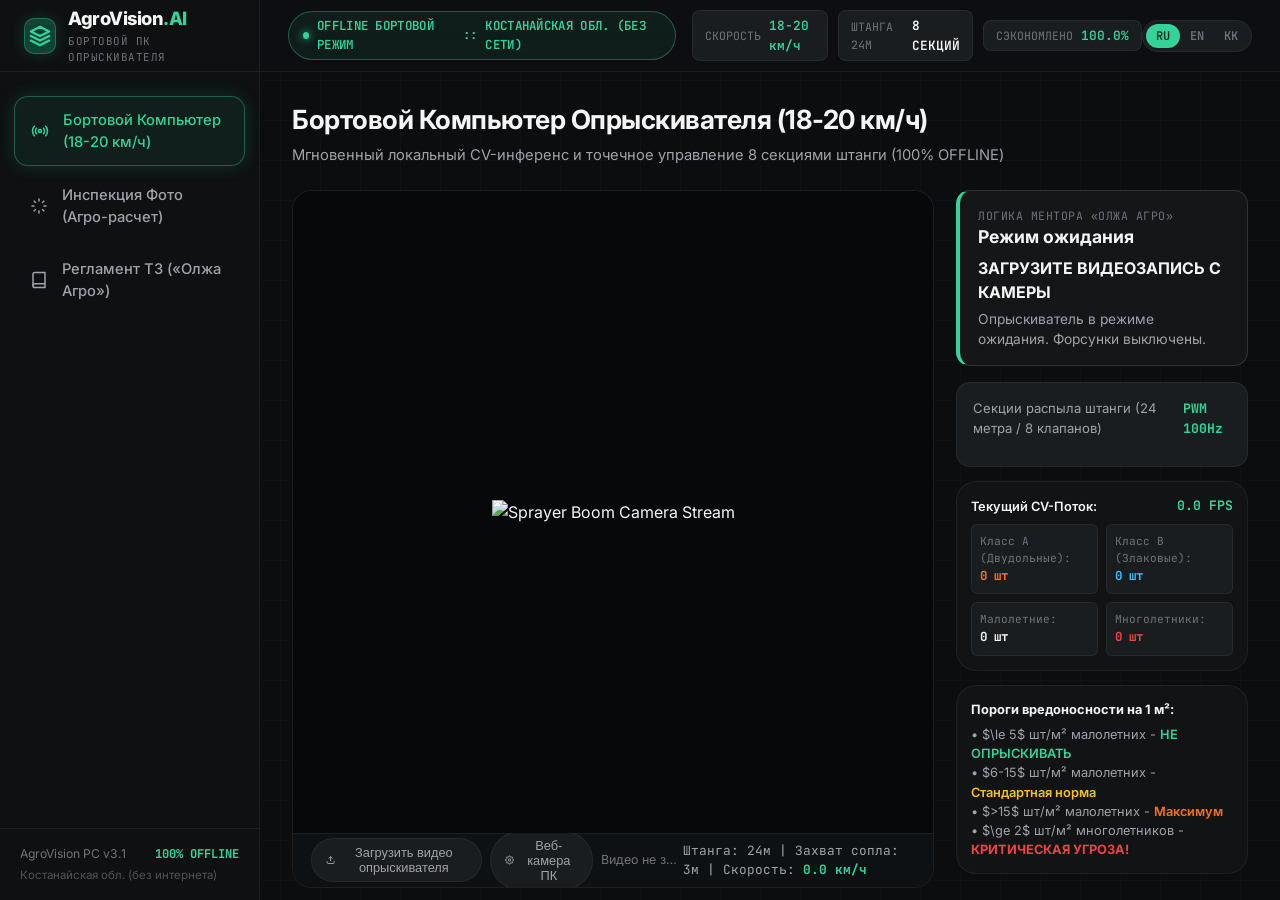
==== web_app/index.html @ 9a1962cd "AgroVision AI on-board sprayer PC system strictly conforming to Olzha Agro TOR" ====
<!DOCTYPE html>
<html lang="ru" class="dark">
<head>
    <meta charset="UTF-8">
    <meta name="viewport" content="width=device-width, initial-scale=1.0">
    <title>AgroVision AI - Бортовой Компьютер Опрыскивателя («Олжа Агро»)</title>
    <meta name="description" content="Профессиональная бортовая веб-система для ПК: локальное компьютерное зрение (YOLO) и агро-логика ментора «Олжа Агро» для работы на скорости 18-20 км/ч.">

    <link rel="preconnect" href="https://fonts.googleapis.com">
    <link rel="preconnect" href="https://fonts.gstatic.com" crossorigin>
    <link href="https://fonts.googleapis.com/css2?family=Inter:wght@300;400;500;600;700;800&family=JetBrains+Mono:wght@400;500;600;700&display=swap" rel="stylesheet">

    <link rel="stylesheet" href="css/style.css">
</head>
<body>

    <div class="bg-grid"></div>

    <aside class="app-sidebar">
        <div class="sidebar-brand">
            <div class="brand-icon">
                <svg width="22" height="22" viewBox="0 0 24 24" fill="none" stroke="currentColor" stroke-width="2.5" stroke-linecap="round" stroke-linejoin="round">
                    <path d="M12 2L2 7l10 5 10-5-10-5z"/>
                    <path d="M2 17l10 5 10-5"/>
                    <path d="M2 12l10 5 10-5"/>
                </svg>
            </div>
            <div>
                <div class="brand-title">AgroVision<span class="brand-accent">.AI</span></div>
                <div style="font-size: 0.68rem; color: var(--text-tertiary); font-family: var(--font-mono); letter-spacing: 0.5px;">БОРТОВОЙ ПК ОПРЫСКИВАТЕЛЯ</div>
            </div>
        </div>

        <nav class="sidebar-nav">
            <a class="nav-item active" data-tab="monitoring">
                <div class="nav-icon">
                    <svg width="18" height="18" viewBox="0 0 24 24" fill="none" stroke="currentColor" stroke-width="2"><circle cx="12" cy="12" r="2"/><path d="M16.24 7.76a6 6 0 0 1 0 8.49m-8.48-.01a6 6 0 0 1 0-8.49m11.31-2.82a10 10 0 0 1 0 14.14m-14.14 0a10 10 0 0 1 0-14.14"/></svg>
                </div>
                <span data-i18n="nav_monitoring">Бортовой Терминал (18-20 км/ч)</span>
            </a>

            <a class="nav-item" data-tab="analysis">
                <div class="nav-icon">
                    <svg width="18" height="18" viewBox="0 0 24 24" fill="none" stroke="currentColor" stroke-width="2"><path d="M12 2v4M12 18v4M4.93 4.93l2.83 2.83M16.24 16.24l2.83 2.83M2 12h4M18 12h4M4.93 19.07l2.83-2.83M16.24 7.76l2.83-2.83"/></svg>
                </div>
                <span data-i18n="nav_analysis">Инспекция Фото (Агро-расчет)</span>
            </a>

            <a class="nav-item" data-tab="guidelines">
                <div class="nav-icon">
                    <svg width="18" height="18" viewBox="0 0 24 24" fill="none" stroke="currentColor" stroke-width="2"><path d="M4 19.5A2.5 2.5 0 0 1 6.5 17H20"/><path d="M6.5 2H20v20H6.5A2.5 2.5 0 0 1 4 19.5v-15A2.5 2.5 0 0 1 6.5 2z"/></svg>
                </div>
                <span data-i18n="nav_guidelines">Регламент ТЗ («Олжа Агро»)</span>
            </a>
        </nav>

        <div class="sidebar-footer" style="flex-direction: column; align-items: flex-start; gap: 4px; padding: 16px 20px;">
            <div style="display: flex; justify-content: space-between; width: 100%; font-size: 0.76rem;">
                <span style="color: var(--text-tertiary);">AgroVision PC v3.1</span>
                <span style="color: var(--accent); font-family: var(--font-mono); font-weight: 700;">100% OFFLINE</span>
            </div>
            <div style="font-size: 0.72rem; color: var(--text-muted);">Костанайская обл. (без интернета)</div>
        </div>
    </aside>

    <main class="app-main">

        <header class="app-header">
            <div class="header-left">
                <div class="status-pill">
                    <span class="pulse-dot"></span>
                    <span data-i18n="sys_status">OFFLINE БОРТОВОЙ РЕЖИМ</span> :: <span data-i18n="sys_region">КОСТАНАЙСКАЯ ОБЛ. (БЕЗ СЕТИ)</span>
                </div>

                <div class="telemetry-pills">
                    <div class="telem-pill">
                        <span class="telem-label" data-i18n="speed_label">СКОРОСТЬ:</span>
                        <span class="telem-val green" id="header-speed">18-20 км/ч</span>
                    </div>
                    <div class="telem-pill">
                        <span class="telem-label" data-i18n="boom_label">ШТАНГА 24М:</span>
                        <span class="telem-val">8 СЕКЦИЙ</span>
                    </div>
                    <div class="telem-pill">
                        <span class="telem-label" data-i18n="saved_label">СЭКОНОМЛЕНО:</span>
                        <span class="telem-val green" id="header-saved">100.0%</span>
                    </div>
                </div>
            </div>

            <div class="header-right">
                
                <div class="lang-switcher">
                    <button class="lang-btn active" data-lang="ru">RU</button>
                    <button class="lang-btn" data-lang="en">EN</button>
                    <button class="lang-btn" data-lang="kk">KK</button>
                </div>
            </div>
        </header>

        <section id="view-monitoring" class="content-viewport active">
            <div class="view-header">
                <h1 class="view-title" data-i18n="mon_title">Бортовой Компьютер Опрыскивателя (18-20 км/ч)</h1>
                <p class="view-subtitle" data-i18n="mon_subtitle">Мгновенный локальный CV-инференс и точечное управление 8 секциями штанги (100% OFFLINE)</p>
            </div>

            <div class="monitoring-terminal">
                
                <div class="video-container">
                    <div class="video-stream-box">
                        <img id="stream-img" src="" alt="Sprayer Boom Camera Stream" />
                    </div>

                    <div class="video-controls-bar">
                        <div class="stream-selector" style="display: flex; gap: 8px; align-items: center;">
                            <input type="file" id="video-file-input" accept="video/mp4,video/avi,video/mkv,video/webm,video/mov" style="display: none;" />
                            <button id="btn-upload-video" class="btn-pill" style="display: flex; align-items: center; gap: 6px;">
                                <svg width="14" height="14" viewBox="0 0 24 24" fill="none" stroke="currentColor" stroke-width="2.5"><path d="M21 15v4a2 2 0 0 1-2 2H5a2 2 0 0 1-2-2v-4M17 8l-5-5-5 5M12 3v12"/></svg>
                                <span data-i18n="mon_upload_video">Загрузить видео опрыскивателя</span>
                            </button>
                            <button id="btn-source-cam" class="btn-pill" style="display: flex; align-items: center; gap: 6px;">
                                <svg width="14" height="14" viewBox="0 0 24 24" fill="none" stroke="currentColor" stroke-width="2.5"><circle cx="12" cy="12" r="3"/><path d="M19.4 15a1.65 1.65 0 0 0 .33 1.82l.06.06a2 2 0 0 1 0 2.83 2 2 0 0 1-2.83 0l-.06-.06a1.65 1.65 0 0 0-1.82-.33 1.65 1.65 0 0 0-1 1.51V21a2 2 0 0 1-2 2 2 2 0 0 1-2-2v-.09A1.65 1.65 0 0 0 9 19.4a1.65 1.65 0 0 0-1.82.33l-.06.06a2 2 0 0 1-2.83 0 2 2 0 0 1 0-2.83l.06-.06a1.65 1.65 0 0 0 .33-1.82 1.65 1.65 0 0 0-1.51-1H3a2 2 0 0 1-2-2 2 2 0 0 1 2-2h.09A1.65 1.65 0 0 0 4.6 9a1.65 1.65 0 0 0-.33-1.82l-.06-.06a2 2 0 0 1 0-2.83 2 2 0 0 1 2.83 0l.06.06a1.65 1.65 0 0 0 1.82.33H9a1.65 1.65 0 0 0 1-1.51V3a2 2 0 0 1 2-2 2 2 0 0 1 2 2v.09a1.65 1.65 0 0 0 1 1.51 1.65 1.65 0 0 0 1.82-.33l.06-.06a2 2 0 0 1 2.83 0 2 2 0 0 1 0 2.83l-.06.06a1.65 1.65 0 0 0-.33 1.82V9a1.65 1.65 0 0 0 1.51 1H21a2 2 0 0 1 2 2 2 2 0 0 1-2 2h-.09a1.65 1.65 0 0 0-1.51 1z"/></svg>
                                <span data-i18n="mon_source_cam">Веб-камера ПК</span>
                            </button>
                            <button id="btn-clear-video" class="btn-pill" style="display: none; color: #EF4444;" title="Очистить видео">&times; <span data-i18n="mon_clear_video">Очистить</span></button>
                            <span id="active-video-name" style="font-size: 0.78rem; color: var(--text-tertiary); max-width: 180px; overflow: hidden; text-overflow: ellipsis; white-space: nowrap;">Видео не загружено</span>
                        </div>
                        <div style="font-family: var(--font-mono); font-size: 0.8rem; color: var(--text-secondary);">
                            Штанга: 24м | Захват сопла: 3м | Скорость: <strong style="color: var(--accent);" id="hud-speed">0.0 км/ч</strong>
                        </div>
                    </div>
                </div>

                <div class="terminal-hud-side">
                    
                    <div id="hud-decision-box" class="hud-decision-box low">
                        <div style="font-size: 0.72rem; color: var(--text-tertiary); font-family: var(--font-mono); letter-spacing: 0.5px;">ЛОГИКА МЕНТОРА «ОЛЖА АГРО»</div>
                        <div id="hud-decision-title" class="hud-decision-title">Режим ожидания</div>
                        <div id="hud-decision-action" style="font-weight: 700; color: var(--text-primary); margin-bottom: 6px;">ЗАГРУЗИТЕ ВИДЕОЗАПИСЬ С КАМЕРЫ</div>
                        <div id="hud-decision-norm" class="hud-decision-desc">Опрыскиватель в режиме ожидания. Форсунки выключены.</div>
                    </div>

                    <div class="boom-visualizer">
                        <div class="boom-title-row">
                            <span data-i18n="mon_sections_title">Секции распыла штанги (24 метра / 8 клапанов)</span>
                            <span style="color: var(--accent); font-family: var(--font-mono); font-weight: 700;">PWM 100Hz</span>
                        </div>
                        
                        <div id="nozzles-track" class="nozzle-sections-track">
                            
                        </div>
                    </div>

                    <div class="glass-card" style="margin-top: 14px; padding: 14px;">
                        <div style="display: flex; justify-content: space-between; align-items: center; margin-bottom: 8px;">
                            <span style="font-size: 0.8rem; font-weight: 600; color: var(--text-primary);">Текущий CV-Поток:</span>
                            <span style="font-family: var(--font-mono); font-size: 0.82rem; color: var(--accent); font-weight: 700;" id="hud-fps">0.0 FPS</span>
                        </div>
                        <div style="display: grid; grid-template-columns: 1fr 1fr; gap: 8px; font-family: var(--font-mono); font-size: 0.78rem;">
                            <div style="background: var(--bg-surface-elevated); padding: 8px; border-radius: 6px; border: 1px solid var(--border-subtle);">
                                <div style="color: var(--text-tertiary); font-size: 0.7rem;">Класс A (Двудольные):</div>
                                <div style="font-weight: 700; color: #F97316;" id="hud-class-a">0 шт</div>
                            </div>
                            <div style="background: var(--bg-surface-elevated); padding: 8px; border-radius: 6px; border: 1px solid var(--border-subtle);">
                                <div style="color: var(--text-tertiary); font-size: 0.7rem;">Класс B (Злаковые):</div>
                                <div style="font-weight: 700; color: #38BDF8;" id="hud-class-b">0 шт</div>
                            </div>
                            <div style="background: var(--bg-surface-elevated); padding: 8px; border-radius: 6px; border: 1px solid var(--border-subtle);">
                                <div style="color: var(--text-tertiary); font-size: 0.7rem;">Малолетние:</div>
                                <div style="font-weight: 700; color: var(--text-primary);" id="hud-annual">0 шт</div>
                            </div>
                            <div style="background: var(--bg-surface-elevated); padding: 8px; border-radius: 6px; border: 1px solid var(--border-subtle);">
                                <div style="color: var(--text-tertiary); font-size: 0.7rem;">Многолетники:</div>
                                <div style="font-weight: 700; color: #EF4444;" id="hud-perennial">0 шт</div>
                            </div>
                        </div>
                    </div>

                    <div class="glass-card" style="margin-top: 14px; font-size: 0.8rem; color: var(--text-secondary); padding: 14px;">
                        <strong style="color: var(--text-primary); display: block; margin-bottom: 6px;">Пороги вредоносности на 1 м²:</strong>
                        • $\le 5$ шт/м² малолетних - <span style="color: var(--accent); font-weight: 600;">НЕ ОПРЫСКИВАТЬ</span><br/>
                        • $6-15$ шт/м² малолетних - <span style="color: #FBBF24; font-weight: 600;">Стандартная норма</span><br/>
                        • $>15$ шт/м² малолетних - <span style="color: #F97316; font-weight: 600;">Максимум</span><br/>
                        • $\ge 2$ шт/м² многолетников - <span style="color: #EF4444; font-weight: 700;">КРИТИЧЕСКАЯ УГРОЗА!</span>
                    </div>
                </div>
            </div>
        </section>

        <section id="view-analysis" class="content-viewport">
            <div class="view-header">
                <h1 class="view-title" data-i18n="an_title">Инспекция Фотографий и Расчет Дозировок по ТЗ</h1>
                <p class="view-subtitle" data-i18n="an_subtitle">Локальный инференс YOLO + агро-логика ментора «Олжа Агро» (Класс А/В, фазы, экономический порог)</p>
            </div>

            <div class="analysis-layout">
                
                <div class="analysis-left">
                    <div id="drop-zone" class="drop-zone">
                        <svg class="drop-icon" viewBox="0 0 24 24" fill="none" stroke="currentColor" stroke-width="2">
                            <path d="M21 15v4a2 2 0 0 1-2 2H5a2 2 0 0 1-2-2v-4M17 8l-5-5-5 5M12 3v12"/>
                        </svg>
                        <h3 style="font-size: 1.1rem; font-weight: 600; margin-bottom: 6px;" data-i18n="an_drop_title">Перетащите снимок поля или выберите файл</h3>
                        <p style="font-size: 0.84rem; color: var(--text-tertiary);" data-i18n="an_drop_hint">Поддерживаются форматы JPG, PNG, WebP (кадры с дрона или камеры опрыскивателя)</p>
                        <input type="file" id="file-input" accept="image/*" style="display: none;" />
                    </div>

                    <div id="preview-container" style="display: none; position: relative; background: #000; border-radius: 16px; overflow: hidden; border: 1px solid var(--border-light); margin-bottom: 16px;">
                        <img id="analysis-preview-img" src="" alt="Selected Field" style="width: 100%; max-height: 380px; object-fit: contain; display: block;" />
                        <button onclick="analysisStudio.resetSelection()" style="position: absolute; top: 12px; right: 12px; background: rgba(0,0,0,0.75); border: 1px solid var(--border-light); color: #FFF; border-radius: 8px; padding: 6px 12px; font-size: 0.75rem; cursor: pointer;">Изменить снимок</button>
                    </div>

                    <button id="btn-run-analysis" class="analysis-btn" data-i18n="an_analyze_btn">
                        <svg width="18" height="18" viewBox="0 0 24 24" fill="none" stroke="currentColor" stroke-width="2.5"><polygon points="5 3 19 12 5 21 5 3"/></svg>
                        Запустить Локальный CV-Анализ (OFFLINE)
                    </button>
                </div>

                <div class="analysis-right" id="analysis-results">
                    
                    <div class="glass-card" style="text-align: center; padding: 48px 24px; color: var(--text-tertiary);">
                        <svg width="48" height="48" viewBox="0 0 24 24" fill="none" stroke="currentColor" stroke-width="1.5" style="margin-bottom: 12px; color: var(--text-muted);"><circle cx="12" cy="12" r="10"/><path d="M12 16v-4M12 8h.01"/></svg>
                        <h4 style="font-size: 1.05rem; color: var(--text-secondary); margin-bottom: 6px;">Снимок не выбран</h4>
                        <p style="font-size: 0.85rem;">Загрузите снимок поля или листьев слева для запуска локальной модели и классификации сорняков по регламенту «Олжа Агро».</p>
                    </div>
                </div>
            </div>
        </section>

        <section id="view-guidelines" class="content-viewport">
            <div class="view-header">
                <h1 class="view-title" data-i18n="guide_title">Регламент Технического Задания («Олжа Агро»)</h1>
                <p class="view-subtitle" data-i18n="guide_subtitle">Официальные критерии агрономической службы и логика принятия решений бортового компьютера</p>
            </div>

            <div class="guidelines-grid">
                
                <div class="guideline-card orange">
                    <div style="display: flex; justify-content: space-between; align-items: center; margin-bottom: 12px;">
                        <h3 style="font-size: 1.15rem; font-weight: 700; color: #F97316;">1. Классификация сорняков</h3>
                        <span class="breakdown-badge" style="background: rgba(249, 115, 22, 0.15); color: #F97316; border: 1px solid rgba(249, 115, 22, 0.3);">КЛАСС A / КЛАСС B</span>
                    </div>
                    <p style="font-size: 0.85rem; color: var(--text-secondary); margin-bottom: 14px;">
                        Разделение сорной растительности на биологические группы для селективного подбора гербицида:
                    </p>

                    <div style="display: flex; flex-direction: column; gap: 12px;">
                        <div style="background: var(--bg-surface-elevated); padding: 12px; border-radius: 8px; border-left: 3px solid #F97316;">
                            <div style="font-weight: 700; color: #F97316; font-size: 0.9rem; margin-bottom: 4px;">КЛАСС A: Двудольные (Широколистные)</div>
                            <div style="font-size: 0.82rem; color: var(--text-secondary); line-height: 1.5;">
                                • <strong>Малолетние:</strong> <span class="species-pill annual">Щирица (Amaranthus)</span> <span class="species-pill annual">Марь белая (Chenopodium)</span><br/>
                                • <strong>Многолетние:</strong> <span class="species-pill perennial">Бодяк полевой</span> <span class="species-pill perennial">Осот</span> <span class="species-pill perennial">Вьюнок</span>
                                <div style="color: #EF4444; font-weight: 600; font-size: 0.78rem; margin-top: 4px;"> САМЫЙ ОПАСНЫЙ СЕКТОР! Глубокая корневая система.</div>
                            </div>
                        </div>

                        <div style="background: var(--bg-surface-elevated); padding: 12px; border-radius: 8px; border-left: 3px solid #38BDF8;">
                            <div style="font-weight: 700; color: #38BDF8; font-size: 0.9rem; margin-bottom: 4px;">КЛАСС B: Злаковые (Узколистные)</div>
                            <div style="font-size: 0.82rem; color: var(--text-secondary); line-height: 1.5;">
                                • <strong>Малолетние:</strong> <span class="species-pill grass">Овсюг (Avena fatua)</span> <span class="species-pill grass">Куриное просо</span><br/>
                                • <strong>Многолетние:</strong> <span class="species-pill perennial">Пырей ползучий</span>
                            </div>
                        </div>

                        <div style="font-size: 0.8rem; color: var(--accent); background: var(--accent-subtle); padding: 8px 12px; border-radius: 6px; border: 1px solid var(--border-accent);">
                            <strong>Правило ТЗ:</strong> Выбор типа гербицида жестко привязан к обнаруженному классу.
                        </div>
                    </div>
                </div>

                <div class="guideline-card yellow">
                    <div style="display: flex; justify-content: space-between; align-items: center; margin-bottom: 12px;">
                        <h3 style="font-size: 1.15rem; font-weight: 700; color: #FBBF24;">2. Логика принятия решений</h3>
                        <span class="breakdown-badge" style="background: rgba(251, 191, 36, 0.15); color: #FBBF24; border: 1px solid rgba(251, 191, 36, 0.3);">ПОРОГ НА 1 М²</span>
                    </div>
                    <p style="font-size: 0.85rem; color: var(--text-secondary); margin-bottom: 10px;">
                        Экономический порог вредоносности на 1 м² - математическое основание для управления форсунками:
                    </p>

                    <table class="rule-table">
                        <thead>
                            <tr>
                                <th>ПЛОТНОСТЬ НА 1 М²</th>
                                <th>ЗАСОРЕННОСТЬ</th>
                                <th>ДЕЙСТВИЕ БОРТОВОГО ПК</th>
                            </tr>
                        </thead>
                        <tbody>
                            <tr>
                                <td style="font-family: var(--font-mono); font-weight: 700; color: var(--accent);">$\le 5$ шт/м² малолетних</td>
                                <td>Слабая засоренность</td>
                                <td><span style="color: var(--accent); font-weight: 700;">НЕ ОПРЫСКИВАТЬ</span><br/><span style="font-size: 0.75rem; color: var(--text-muted);">(Экономически невыгодно)</span></td>
                            </tr>
                            <tr>
                                <td style="font-family: var(--font-mono); font-weight: 700; color: #FBBF24;">6-15 шт/м² малолетних</td>
                                <td>Средняя засоренность</td>
                                <td><span style="color: #FBBF24; font-weight: 700;">Стандартная норма</span><br/><span style="font-size: 0.75rem; color: var(--text-muted);">(Регламентная дозировка)</span></td>
                            </tr>
                            <tr>
                                <td style="font-family: var(--font-mono); font-weight: 700; color: #F97316;">&gt; 15 шт/м² малолетних</td>
                                <td>Сильная засоренность</td>
                                <td><span style="color: #F97316; font-weight: 700;">Опрыскивание на максимум</span><br/><span style="font-size: 0.75rem; color: var(--text-muted);">(Повышенная дозировка +25%)</span></td>
                            </tr>
                            <tr style="background: rgba(239, 68, 68, 0.08);">
                                <td style="font-family: var(--font-mono); font-weight: 700; color: #EF4444;">$\ge 2$ шт/м² многолетников</td>
                                <td><span style="color: #EF4444; font-weight: 700;">КРИТИЧЕСКАЯ УГРОЗА!</span></td>
                                <td><span style="color: #EF4444; font-weight: 700;">СРОЧНО ОБРАБОТАТЬ</span><br/><span style="font-size: 0.75rem; color: var(--text-muted);">(Баковая смесь, мгновенный распыл)</span></td>
                            </tr>
                        </tbody>
                    </table>
                </div>

                <div class="guideline-card cyan">
                    <div style="display: flex; justify-content: space-between; align-items: center; margin-bottom: 12px;">
                        <h3 style="font-size: 1.15rem; font-weight: 700; color: #38BDF8;">3. Анализ фаз развития</h3>
                        <span class="breakdown-badge" style="background: rgba(56, 189, 248, 0.15); color: #38BDF8; border: 1px solid rgba(56, 189, 248, 0.3);">ВЕГЕТАЦИЯ</span>
                    </div>
                    <p style="font-size: 0.85rem; color: var(--text-secondary); margin-bottom: 12px;">
                        Фаза развития сорняка определяет восприимчивость к действующему веществу и процент поправки:
                    </p>

                    <div style="display: flex; flex-direction: column; gap: 10px;">
                        <div style="background: var(--bg-surface-elevated); padding: 12px; border-radius: 8px; border-left: 3px solid var(--accent);">
                            <div style="display: flex; justify-content: space-between; align-items: center; margin-bottom: 4px;">
                                <strong style="color: var(--accent);">Фаза «Семядоли - 2 листа»</strong>
                                <span style="font-family: var(--font-mono); font-size: 0.74rem; background: var(--accent-subtle); color: var(--accent); padding: 2px 6px; border-radius: 4px;">ИДЕАЛЬНОЕ ОКНО</span>
                            </div>
                            <div style="font-size: 0.82rem; color: var(--text-secondary);">
                                Сорняк наиболее уязвим. Рекомендация: <strong>базовая / минимальная дозировка</strong>. Экономия препарата и максимальная биоэффективность.
                            </div>
                        </div>

                        <div style="background: var(--bg-surface-elevated); padding: 12px; border-radius: 8px; border-left: 3px solid #FBBF24;">
                            <div style="display: flex; justify-content: space-between; align-items: center; margin-bottom: 4px;">
                                <strong style="color: #FBBF24;">Фаза «4-6 листьев»</strong>
                                <span style="font-family: var(--font-mono); font-size: 0.74rem; background: rgba(251, 191, 36, 0.15); color: #FBBF24; padding: 2px 6px; border-radius: 4px;">СОРНЯК ГРУБЕЕТ</span>
                            </div>
                            <div style="font-size: 0.82rem; color: var(--text-secondary);">
                                Развивается восковой налет и кутикула. Рекомендация ИИ: <strong>автоматически увеличить дозировку на +15-20%</strong> для пробития листовой пластины.
                            </div>
                        </div>

                        <div style="background: var(--bg-surface-elevated); padding: 12px; border-radius: 8px; border-left: 3px solid #EF4444;">
                            <div style="display: flex; justify-content: space-between; align-items: center; margin-bottom: 4px;">
                                <strong style="color: #EF4444;">Фаза «Более 6 листьев / цветение»</strong>
                                <span style="font-family: var(--font-mono); font-size: 0.74rem; background: rgba(239, 68, 68, 0.15); color: #EF4444; padding: 2px 6px; border-radius: 4px;">УПУЩЕННОЕ ОКНО</span>
                            </div>
                            <div style="font-size: 0.82rem; color: var(--text-secondary);">
                                Сорняк устойчив. <strong>Предупреждение агроному о неэффективности:</strong> есть риск сжечь культурное растение повышенной дозой гербицида.
                            </div>
                        </div>
                    </div>
                </div>

                <div class="guideline-card red">
                    <div style="display: flex; justify-content: space-between; align-items: center; margin-bottom: 12px;">
                        <h3 style="font-size: 1.15rem; font-weight: 700; color: var(--accent);">4. Защита проекта: Бортовой компьютер</h3>
                        <span class="breakdown-badge" style="background: var(--accent-subtle); color: var(--accent); border: 1px solid var(--border-accent);">КРИТЕРИИ ЖЮРИ</span>
                    </div>
                    <p style="font-size: 0.85rem; color: var(--text-secondary); margin-bottom: 12px;">
                        Технические требования для успешной защиты перед ментором и жюри:
                    </p>

                    <div style="display: flex; flex-direction: column; gap: 10px; font-size: 0.84rem; color: var(--text-secondary);">
                        <div style="background: var(--bg-surface-elevated); padding: 12px; border-radius: 8px;">
                            <strong style="color: var(--accent); display: block; margin-bottom: 4px;">1) 100% OFFLINE стабильная работа</strong>
                            В степных полях Костанайской области мобильной связи и интернета нет. Все нейросети YOLO, логика ментора и сервер работают локально на бортовом ПК.
                        </div>

                        <div style="background: var(--bg-surface-elevated); padding: 12px; border-radius: 8px;">
                            <strong style="color: var(--cyan); display: block; margin-bottom: 4px;">2) Мгновенный FPS (Скорость 18-20 км/ч)</strong>
                            Скорость реального самоходного опрыскивателя в поле составляет 18-20 км/ч (5.5 м/с). Задержка инференса YOLO составляет ~11-13 мс (50-60 FPS), что гарантирует опережающее срабатывание клапанов штанги.
                        </div>

                        <div style="background: var(--bg-surface-elevated); padding: 12px; border-radius: 8px;">
                            <strong style="color: #FBBF24; display: block; margin-bottom: 4px;">3) 8 секций распыла (Штанга 24 метра)</strong>
                            Штанга разбита на 8 независимых секций по 3 метра. При отсутствии сорняков клапаны секции мгновенно отсекают подачу раствора, обеспечивая экономию СЗР до 70-80%.
                        </div>
                    </div>
                </div>
            </div>
        </section>

    </main>

    <script src="js/translations.js"></script>
    <script src="js/cv_player.js"></script>
    <script src="js/analysis.js"></script>
    <script src="js/app.js"></script>

</body>
</html>
---- web_app/css/style.css ----
:root {
    --bg-base: #0B0D0F;
    --bg-surface: #141618;
    --bg-surface-elevated: #1A1D20;
    --bg-surface-card: rgba(20, 22, 24, 0.75);
    --bg-surface-hover: #23272B;

    --border-subtle: rgba(255, 255, 255, 0.06);
    --border-light: rgba(255, 255, 255, 0.12);
    --border-accent: rgba(52, 211, 153, 0.35);
    --border-accent-glow: rgba(52, 211, 153, 0.7);

    --accent: #34D399;           
    --accent-rgb: 52, 211, 153;
    --accent-dark: #059669;
    --accent-glow: rgba(52, 211, 153, 0.18);
    --accent-subtle: rgba(52, 211, 153, 0.08);

    --cyan: #38BDF8;
    --orange: #F97316;
    --red: #EF4444;
    --yellow: #FBBF24;
    --purple: #A855F7;

    --text-primary: #F5F5F5;
    --text-secondary: #A1A1AA;
    --text-tertiary: #71717A;
    --text-muted: #52525B;

    --font-sans: 'Inter', -apple-system, BlinkMacSystemFont, 'Segoe UI', Roboto, sans-serif;
    --font-mono: 'JetBrains Mono', Consolas, Monaco, monospace;

    --sidebar-width: 260px;
    --header-height: 72px;
    --radius-sm: 8px;
    --radius-md: 14px;
    --radius-lg: 20px;
    --radius-xl: 26px;

    --transition-smooth: all 0.25s cubic-bezier(0.16, 1, 0.3, 1);
}

* {
    box-sizing: border-box;
    margin: 0;
    padding: 0;
}

body {
    background-color: var(--bg-base);
    color: var(--text-primary);
    font-family: var(--font-sans);
    line-height: 1.5;
    overflow-x: hidden;
    height: 100vh;
    display: flex;
}

::-webkit-scrollbar {
    width: 6px;
    height: 6px;
}
::-webkit-scrollbar-track {
    background: var(--bg-base);
}
::-webkit-scrollbar-thumb {
    background: #27272A;
    border-radius: 3px;
}
::-webkit-scrollbar-thumb:hover {
    background: #3F3F46;
}

.bg-grid {
    position: fixed;
    inset: 0;
    pointer-events: none;
    background-image: 
        linear-gradient(to right, rgba(255, 255, 255, 0.018) 1px, transparent 1px),
        linear-gradient(to bottom, rgba(255, 255, 255, 0.018) 1px, transparent 1px);
    background-size: 40px 40px;
    z-index: 0;
}

.app-sidebar {
    width: var(--sidebar-width);
    height: 100vh;
    background: rgba(15, 17, 19, 0.95);
    backdrop-filter: blur(20px);
    border-right: 1px solid var(--border-subtle);
    display: flex;
    flex-direction: column;
    z-index: 20;
    position: relative;
    user-select: none;
}

.sidebar-brand {
    height: var(--header-height);
    display: flex;
    align-items: center;
    gap: 12px;
    padding: 0 24px;
    border-bottom: 1px solid var(--border-subtle);
}

.brand-icon {
    width: 36px;
    height: 36px;
    border-radius: 10px;
    background: linear-gradient(135deg, rgba(52, 211, 153, 0.25), rgba(5, 150, 105, 0.4));
    border: 1px solid var(--border-accent);
    display: flex;
    align-items: center;
    justify-content: center;
    color: var(--accent);
    box-shadow: 0 0 15px var(--accent-glow);
}

.brand-title {
    font-weight: 800;
    font-size: 1.15rem;
    letter-spacing: -0.5px;
}

.brand-accent {
    color: var(--accent);
}

.sidebar-nav {
    flex: 1;
    padding: 24px 14px;
    display: flex;
    flex-direction: column;
    gap: 6px;
    overflow-y: auto;
}

.nav-item {
    display: flex;
    align-items: center;
    gap: 14px;
    padding: 12px 16px;
    border-radius: var(--radius-md);
    color: var(--text-secondary);
    text-decoration: none;
    font-size: 0.92rem;
    font-weight: 500;
    transition: var(--transition-smooth);
    position: relative;
    cursor: pointer;
}

.nav-item:hover {
    color: var(--text-primary);
    background: rgba(255, 255, 255, 0.04);
}

.nav-item.active {
    color: var(--accent);
    background: var(--accent-subtle);
    border: 1px solid var(--border-accent);
    box-shadow: 0 0 18px var(--accent-glow);
}

.nav-icon {
    width: 20px;
    height: 20px;
    display: flex;
    align-items: center;
    justify-content: center;
}

.sidebar-footer {
    padding: 16px 20px;
    border-top: 1px solid var(--border-subtle);
    font-size: 0.8rem;
    color: var(--text-tertiary);
    display: flex;
    align-items: center;
    justify-content: space-between;
}

.app-main {
    flex: 1;
    height: 100vh;
    display: flex;
    flex-direction: column;
    overflow: hidden;
    position: relative;
    z-index: 10;
}

.app-header {
    height: var(--header-height);
    background: rgba(14, 16, 18, 0.85);
    backdrop-filter: blur(20px);
    border-bottom: 1px solid var(--border-subtle);
    display: flex;
    align-items: center;
    justify-content: space-between;
    padding: 0 28px;
    user-select: none;
}

.header-left {
    display: flex;
    align-items: center;
    gap: 16px;
}

.status-pill {
    display: inline-flex;
    align-items: center;
    gap: 8px;
    background: rgba(52, 211, 153, 0.08);
    border: 1px solid var(--border-accent);
    border-radius: 999px;
    padding: 5px 14px;
    font-family: var(--font-mono);
    font-size: 0.78rem;
    font-weight: 600;
    color: var(--accent);
    letter-spacing: 0.3px;
}

.pulse-dot {
    width: 7px;
    height: 7px;
    border-radius: 50%;
    background: var(--accent);
    box-shadow: 0 0 8px var(--accent);
    animation: pulseGlow 2s infinite;
}

@keyframes pulseGlow {
    0%, 100% { opacity: 1; transform: scale(1); }
    50% { opacity: 0.4; transform: scale(1.25); }
}

.telemetry-pills {
    display: flex;
    align-items: center;
    gap: 10px;
}

.telem-pill {
    display: flex;
    align-items: center;
    gap: 8px;
    background: var(--bg-surface-elevated);
    border: 1px solid var(--border-subtle);
    border-radius: var(--radius-sm);
    padding: 5px 12px;
    font-size: 0.8rem;
    font-family: var(--font-mono);
}

.telem-label {
    color: var(--text-tertiary);
    font-size: 0.72rem;
}

.telem-val {
    color: var(--text-primary);
    font-weight: 600;
}

.telem-val.green {
    color: var(--accent);
}

.header-right {
    display: flex;
    align-items: center;
    gap: 16px;
}

.lang-switcher {
    display: flex;
    background: var(--bg-surface-elevated);
    border: 1px solid var(--border-subtle);
    border-radius: 999px;
    padding: 3px;
}

.lang-btn {
    background: transparent;
    border: none;
    color: var(--text-tertiary);
    font-family: var(--font-mono);
    font-size: 0.75rem;
    font-weight: 600;
    padding: 4px 10px;
    border-radius: 999px;
    cursor: pointer;
    transition: var(--transition-smooth);
}

.lang-btn:hover {
    color: var(--text-primary);
}

.lang-btn.active {
    background: var(--accent);
    color: #022C22;
}

.token-badge {
    display: flex;
    align-items: center;
    gap: 8px;
    background: var(--bg-surface-elevated);
    border: 1px solid var(--border-light);
    border-radius: 999px;
    padding: 4px 14px;
    font-size: 0.82rem;
    cursor: pointer;
    transition: var(--transition-smooth);
}

.token-badge:hover {
    border-color: var(--accent);
}

.token-btn {
    background: var(--accent-subtle);
    color: var(--accent);
    border: 1px solid var(--border-accent);
    border-radius: 6px;
    padding: 2px 7px;
    font-size: 0.72rem;
    font-weight: 600;
    cursor: pointer;
}

.user-profile {
    display: flex;
    align-items: center;
    gap: 10px;
    padding: 4px 10px;
    border-radius: var(--radius-sm);
    background: var(--bg-surface-elevated);
    border: 1px solid var(--border-subtle);
}

.user-avatar {
    width: 28px;
    height: 28px;
    border-radius: 50%;
    background: #27272A;
    display: flex;
    align-items: center;
    justify-content: center;
    font-size: 0.75rem;
    font-weight: 700;
    color: var(--accent);
    border: 1px solid var(--border-accent);
}

.content-viewport {
    flex: 1;
    overflow-y: auto;
    padding: 28px 32px;
    display: none;
}

.content-viewport.active {
    display: block;
    animation: fadeIn 0.3s ease-out;
}

@keyframes fadeIn {
    from { opacity: 0; transform: translateY(6px); }
    to { opacity: 1; transform: translateY(0); }
}

.view-header {
    margin-bottom: 24px;
}

.view-title {
    font-size: 1.65rem;
    font-weight: 700;
    letter-spacing: -0.5px;
    margin-bottom: 4px;
}

.view-subtitle {
    color: var(--text-secondary);
    font-size: 0.92rem;
}

.glass-card {
    background: var(--bg-surface-card);
    backdrop-filter: blur(16px);
    border: 1px solid var(--border-subtle);
    border-radius: var(--radius-lg);
    padding: 22px 24px;
    transition: var(--transition-smooth);
    position: relative;
}

.glass-card:hover {
    border-color: var(--border-light);
}

.card-title {
    font-size: 1rem;
    font-weight: 600;
    color: var(--text-primary);
    margin-bottom: 16px;
    display: flex;
    align-items: center;
    justify-content: space-between;
}

.stats-grid {
    display: grid;
    grid-template-columns: repeat(4, 1fr);
    gap: 18px;
    margin-bottom: 24px;
}

.stat-card {
    background: var(--bg-surface);
    border: 1px solid var(--border-subtle);
    border-radius: var(--radius-md);
    padding: 18px 20px;
    position: relative;
    overflow: hidden;
}

.stat-card::after {
    content: '';
    position: absolute;
    top: 0;
    left: 0;
    right: 0;
    height: 2px;
    background: linear-gradient(90deg, transparent, var(--accent), transparent);
    opacity: 0.6;
}

.stat-label {
    font-size: 0.8rem;
    color: var(--text-secondary);
    margin-bottom: 8px;
    font-weight: 500;
}

.stat-value {
    font-size: 1.6rem;
    font-weight: 700;
    font-family: var(--font-mono);
    color: var(--text-primary);
}

.stat-sub {
    font-size: 0.75rem;
    color: var(--accent);
    margin-top: 4px;
    display: flex;
    align-items: center;
    gap: 4px;
}

.dashboard-columns {
    display: grid;
    grid-template-columns: 2fr 1fr;
    gap: 22px;
}

.monitoring-terminal {
    display: grid;
    grid-template-columns: 2.2fr 1fr;
    gap: 22px;
    height: calc(100vh - var(--header-height) - 130px);
}

.video-container {
    background: #000;
    border-radius: var(--radius-lg);
    border: 1px solid var(--border-light);
    overflow: hidden;
    position: relative;
    display: flex;
    flex-direction: column;
}

.video-stream-box {
    flex: 1;
    position: relative;
    background: #06080A;
    display: flex;
    align-items: center;
    justify-content: center;
    overflow: hidden;
}

#stream-img {
    max-width: 100%;
    max-height: 100%;
    object-fit: contain;
}

.video-controls-bar {
    height: 54px;
    background: rgba(15, 18, 22, 0.95);
    border-top: 1px solid var(--border-subtle);
    display: flex;
    align-items: center;
    justify-content: space-between;
    padding: 0 18px;
}

.stream-selector {
    display: flex;
    gap: 8px;
}

.btn-pill {
    background: var(--bg-surface-elevated);
    border: 1px solid var(--border-subtle);
    color: var(--text-secondary);
    border-radius: 999px;
    padding: 6px 14px;
    font-size: 0.8rem;
    cursor: pointer;
    transition: var(--transition-smooth);
}

.btn-pill:hover {
    color: var(--text-primary);
    border-color: var(--border-light);
}

.btn-pill.active {
    background: var(--accent-subtle);
    border-color: var(--border-accent);
    color: var(--accent);
    font-weight: 600;
}

.hud-decision-box {
    background: var(--bg-surface);
    border: 1px solid var(--border-light);
    border-radius: var(--radius-md);
    padding: 16px 18px;
    margin-bottom: 16px;
    border-left: 4px solid var(--accent);
}

.hud-decision-box.critical {
    border-left-color: var(--red);
    background: rgba(239, 68, 68, 0.08);
}

.hud-decision-box.heavy {
    border-left-color: var(--orange);
    background: rgba(249, 115, 22, 0.08);
}

.hud-decision-box.medium {
    border-left-color: var(--yellow);
    background: rgba(251, 191, 36, 0.08);
}

.hud-decision-title {
    font-size: 1.1rem;
    font-weight: 700;
    margin-bottom: 6px;
}

.hud-decision-desc {
    font-size: 0.86rem;
    color: var(--text-secondary);
    line-height: 1.4;
}

.boom-visualizer {
    background: var(--bg-surface-elevated);
    border: 1px solid var(--border-subtle);
    border-radius: var(--radius-md);
    padding: 16px;
    margin-top: 16px;
}

.boom-title-row {
    display: flex;
    justify-content: space-between;
    font-size: 0.82rem;
    color: var(--text-secondary);
    margin-bottom: 12px;
}

.nozzle-sections-track {
    display: grid;
    grid-template-columns: repeat(8, 1fr);
    gap: 8px;
}

.nozzle-card {
    background: rgba(20, 22, 24, 0.9);
    border: 1px solid var(--border-subtle);
    border-radius: 8px;
    padding: 10px 6px;
    text-align: center;
    transition: var(--transition-smooth);
    position: relative;
    display: flex;
    flex-direction: column;
    align-items: center;
    gap: 6px;
}

.nozzle-card.active {
    border-color: var(--accent);
    background: rgba(52, 211, 153, 0.12);
    box-shadow: 0 0 12px var(--accent-glow);
}

.nozzle-card.critical {
    border-color: var(--red);
    background: rgba(239, 68, 68, 0.15);
}

.nozzle-num {
    font-family: var(--font-mono);
    font-size: 0.72rem;
    color: var(--text-tertiary);
}

.valve-icon {
    width: 20px;
    height: 20px;
    border-radius: 50%;
    background: #27272A;
    display: flex;
    align-items: center;
    justify-content: center;
    color: var(--text-muted);
}

.nozzle-card.active .valve-icon {
    background: var(--accent);
    color: #022C22;
    box-shadow: 0 0 10px var(--accent);
}

.spray-cone {
    width: 0; 
    height: 0; 
    border-left: 10px solid transparent;
    border-right: 10px solid transparent;
    border-top: 14px solid transparent;
    transition: var(--transition-smooth);
}

.nozzle-card.active .spray-cone {
    border-top: 14px solid rgba(52, 211, 153, 0.75);
    animation: sprayFlow 0.5s infinite alternate ease-in-out;
}

@keyframes sprayFlow {
    from { opacity: 0.6; transform: scaleY(0.9); }
    to { opacity: 1; transform: scaleY(1.15); }
}

.nozzle-status-text {
    font-size: 0.65rem;
    font-weight: 700;
    color: var(--text-muted);
}

.nozzle-card.active .nozzle-status-text {
    color: var(--accent);
}

.analysis-layout {
    display: grid;
    grid-template-columns: 1.4fr 1fr;
    gap: 24px;
}

.drop-zone {
    border: 2px dashed var(--border-light);
    border-radius: var(--radius-lg);
    background: rgba(20, 22, 25, 0.4);
    padding: 36px;
    text-align: center;
    cursor: pointer;
    transition: var(--transition-smooth);
}

.drop-zone:hover, .drop-zone.drag-over {
    border-color: var(--accent);
    background: var(--accent-subtle);
}

.drop-icon {
    width: 48px;
    height: 48px;
    color: var(--accent);
    margin-bottom: 12px;
}

.samples-strip {
    display: flex;
    gap: 12px;
    margin-top: 18px;
    overflow-x: auto;
    padding-bottom: 6px;
}

.sample-thumb {
    width: 80px;
    height: 60px;
    border-radius: 8px;
    border: 1px solid var(--border-light);
    object-fit: cover;
    cursor: pointer;
    transition: var(--transition-smooth);
}

.sample-thumb:hover, .sample-thumb.active {
    border-color: var(--accent);
    transform: scale(1.05);
    box-shadow: 0 0 10px var(--accent-glow);
}

.analysis-btn {
    width: 100%;
    margin-top: 16px;
    padding: 14px;
    border-radius: var(--radius-md);
    background: var(--accent);
    color: #022C22;
    font-size: 1rem;
    font-weight: 700;
    border: none;
    cursor: pointer;
    transition: var(--transition-smooth);
    display: flex;
    align-items: center;
    justify-content: center;
    gap: 10px;
}

.analysis-btn:hover {
    background: #4ADE80;
    box-shadow: 0 0 20px var(--accent-glow);
}

.breakdown-card {
    background: var(--bg-surface-elevated);
    border: 1px solid var(--border-subtle);
    border-radius: var(--radius-md);
    padding: 16px;
    margin-bottom: 14px;
}

.breakdown-badge {
    display: inline-block;
    padding: 4px 10px;
    border-radius: 6px;
    font-size: 0.75rem;
    font-weight: 700;
    letter-spacing: 0.5px;
    margin-bottom: 6px;
}

.chat-container {
    height: calc(100vh - var(--header-height) - 120px);
    display: flex;
    flex-direction: column;
    background: var(--bg-surface);
    border: 1px solid var(--border-subtle);
    border-radius: var(--radius-lg);
    overflow: hidden;
}

.chat-messages {
    flex: 1;
    overflow-y: auto;
    padding: 24px;
    display: flex;
    flex-direction: column;
    gap: 18px;
}

.chat-bubble {
    max-width: 80%;
    display: flex;
    gap: 12px;
}

.chat-bubble.user {
    align-self: flex-end;
    flex-direction: row-reverse;
}

.chat-avatar {
    width: 34px;
    height: 34px;
    border-radius: 50%;
    background: #1F2428;
    border: 1px solid var(--border-accent);
    display: flex;
    align-items: center;
    justify-content: center;
    color: var(--accent);
    flex-shrink: 0;
}

.chat-text {
    background: var(--bg-surface-elevated);
    border: 1px solid var(--border-subtle);
    border-radius: 16px;
    padding: 14px 18px;
    font-size: 0.92rem;
    line-height: 1.5;
}

.chat-bubble.user .chat-text {
    background: rgba(52, 211, 153, 0.12);
    border-color: var(--border-accent);
}

.chat-input-bar {
    padding: 16px 20px;
    background: rgba(15, 18, 22, 0.9);
    border-top: 1px solid var(--border-subtle);
    display: flex;
    gap: 12px;
}

.chat-input {
    flex: 1;
    background: var(--bg-surface-elevated);
    border: 1px solid var(--border-light);
    border-radius: 12px;
    padding: 12px 16px;
    color: var(--text-primary);
    font-family: var(--font-sans);
    font-size: 0.95rem;
    outline: none;
}

.chat-input:focus {
    border-color: var(--accent);
}

.chat-send-btn {
    background: var(--accent);
    color: #022C22;
    border: none;
    border-radius: 12px;
    padding: 0 22px;
    font-weight: 700;
    cursor: pointer;
    transition: var(--transition-smooth);
}

.chat-send-btn:hover {
    background: #4ADE80;
}

.quick-prompts {
    display: flex;
    gap: 8px;
    padding: 10px 20px 0;
    overflow-x: auto;
}

.prompt-chip {
    background: var(--bg-surface-elevated);
    border: 1px solid var(--border-subtle);
    border-radius: 999px;
    padding: 5px 12px;
    font-size: 0.78rem;
    color: var(--text-secondary);
    white-space: nowrap;
    cursor: pointer;
    transition: var(--transition-smooth);
}

.prompt-chip:hover {
    color: var(--accent);
    border-color: var(--border-accent);
}

.modal-backdrop {
    position: fixed;
    inset: 0;
    background: rgba(0, 0, 0, 0.75);
    backdrop-filter: blur(8px);
    display: none;
    align-items: center;
    justify-content: center;
    z-index: 999;
}

.modal-backdrop.open {
    display: flex;
}

.modal-card {
    background: var(--bg-surface);
    border: 1px solid var(--border-light);
    border-radius: var(--radius-xl);
    width: 480px;
    max-width: 90vw;
    padding: 28px;
    box-shadow: 0 20px 40px rgba(0,0,0,0.8);
}

.guidelines-grid {
    display: grid;
    grid-template-columns: 1fr 1fr;
    gap: 22px;
    margin-bottom: 24px;
}

.guideline-card {
    background: var(--bg-surface-card);
    backdrop-filter: blur(16px);
    border: 1px solid var(--border-subtle);
    border-radius: var(--radius-lg);
    padding: 24px;
    position: relative;
    overflow: hidden;
}

.guideline-card::before {
    content: '';
    position: absolute;
    top: 0;
    left: 0;
    width: 4px;
    height: 100%;
    background: var(--accent);
}

.guideline-card.orange::before { background: var(--orange); }
.guideline-card.cyan::before { background: var(--cyan); }
.guideline-card.red::before { background: var(--red); }
.guideline-card.yellow::before { background: var(--yellow); }

.rule-table {
    width: 100%;
    border-collapse: collapse;
    margin-top: 12px;
    font-size: 0.84rem;
}

.rule-table th {
    text-align: left;
    padding: 8px 12px;
    background: var(--bg-surface-elevated);
    color: var(--text-tertiary);
    font-family: var(--font-mono);
    font-size: 0.74rem;
    border-bottom: 1px solid var(--border-subtle);
}

.rule-table td {
    padding: 10px 12px;
    border-bottom: 1px solid var(--border-subtle);
    color: var(--text-secondary);
}

.rule-table tr:last-child td {
    border-bottom: none;
}

.species-pill {
    display: inline-block;
    padding: 2px 8px;
    border-radius: 4px;
    font-size: 0.76rem;
    font-weight: 500;
    margin: 2px 4px 2px 0;
}

.species-pill.annual {
    background: rgba(249, 115, 22, 0.15);
    color: #F97316;
    border: 1px solid rgba(249, 115, 22, 0.3);
}

.species-pill.perennial {
    background: rgba(239, 68, 68, 0.15);
    color: #EF4444;
    border: 1px solid rgba(239, 68, 68, 0.3);
    font-weight: 600;
}

.species-pill.grass {
    background: rgba(56, 189, 248, 0.15);
    color: #38BDF8;
    border: 1px solid rgba(56, 189, 248, 0.3);
}
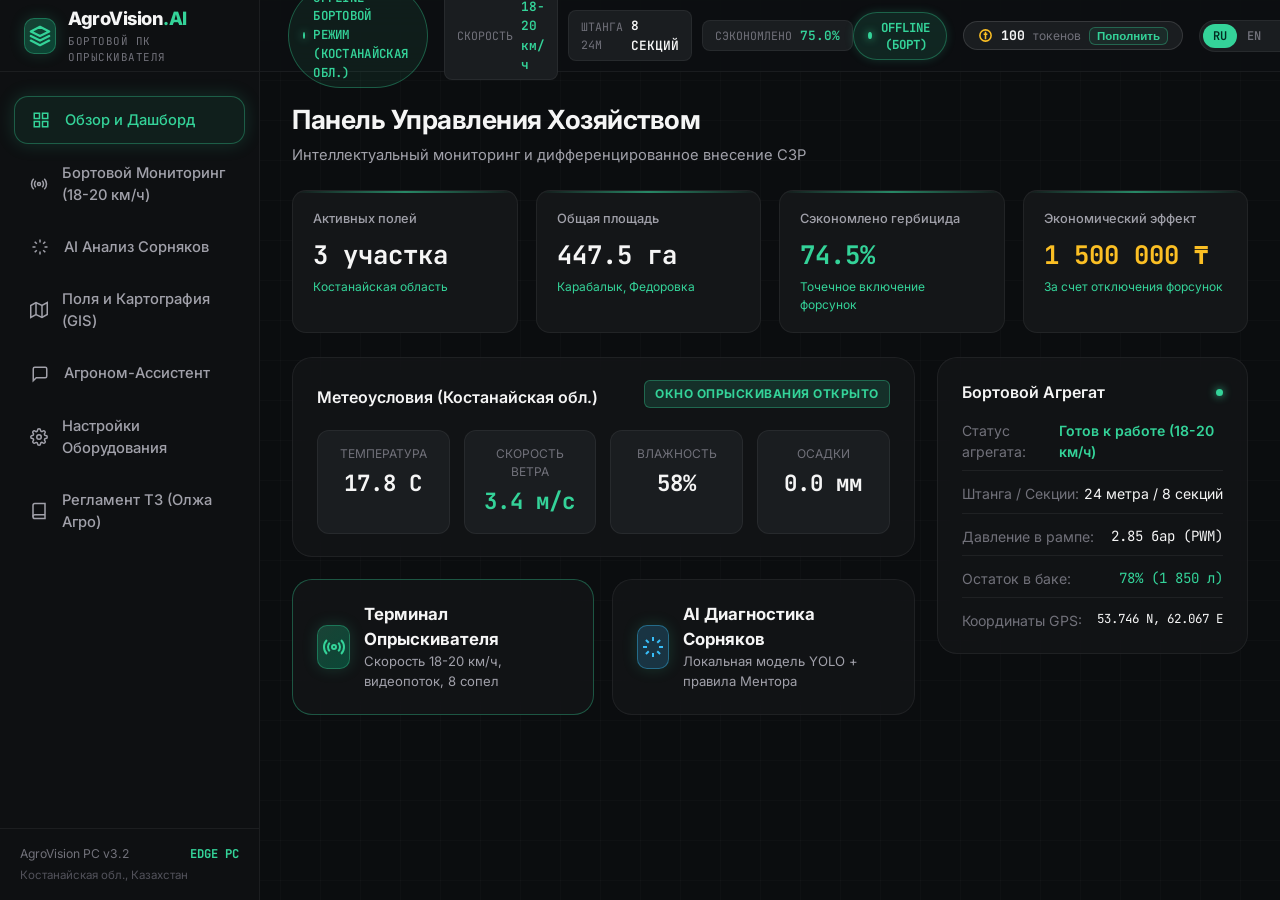
==== commit a489a066: "Add full PC system features with online and offline mode switching" ====
--- a/web_app/index.html
+++ b/web_app/index.html
@@ -3,13 +3,11 @@
 <head>
     <meta charset="UTF-8">
     <meta name="viewport" content="width=device-width, initial-scale=1.0">
-    <title>AgroVision AI - Бортовой Компьютер Опрыскивателя («Олжа Агро»)</title>
-    <meta name="description" content="Профессиональная бортовая веб-система для ПК: локальное компьютерное зрение (YOLO) и агро-логика ментора «Олжа Агро» для работы на скорости 18-20 км/ч.">
-
+    <title>AgroVision AI - Бортовая Веб-Система Опрыскивания (ПК)</title>
+    <meta name="description" content="Профессиональная бортовая веб-система для ПК: локальное компьютерное зрение (YOLO) и агро-логика ментора Олжа Агро для работы на скорости 18-20 км/ч.">
     <link rel="preconnect" href="https://fonts.googleapis.com">
     <link rel="preconnect" href="https://fonts.gstatic.com" crossorigin>
     <link href="https://fonts.googleapis.com/css2?family=Inter:wght@300;400;500;600;700;800&family=JetBrains+Mono:wght@400;500;600;700&display=swap" rel="stylesheet">
-
     <link rel="stylesheet" href="css/style.css">
 </head>
 <body>
@@ -32,34 +30,62 @@
         </div>
 
         <nav class="sidebar-nav">
-            <a class="nav-item active" data-tab="monitoring">
+            <a class="nav-item active" data-tab="dashboard">
+                <div class="nav-icon">
+                    <svg width="18" height="18" viewBox="0 0 24 24" fill="none" stroke="currentColor" stroke-width="2"><rect x="3" y="3" width="7" height="7"/><rect x="14" y="3" width="7" height="7"/><rect x="14" y="14" width="7" height="7"/><rect x="3" y="14" width="7" height="7"/></svg>
+                </div>
+                <span data-i18n="nav_dashboard">Обзор и Дашборд</span>
+            </a>
+
+            <a class="nav-item" data-tab="monitoring">
                 <div class="nav-icon">
                     <svg width="18" height="18" viewBox="0 0 24 24" fill="none" stroke="currentColor" stroke-width="2"><circle cx="12" cy="12" r="2"/><path d="M16.24 7.76a6 6 0 0 1 0 8.49m-8.48-.01a6 6 0 0 1 0-8.49m11.31-2.82a10 10 0 0 1 0 14.14m-14.14 0a10 10 0 0 1 0-14.14"/></svg>
                 </div>
-                <span data-i18n="nav_monitoring">Бортовой Терминал (18-20 км/ч)</span>
+                <span data-i18n="nav_monitoring">Бортовой Мониторинг</span>
             </a>
 
             <a class="nav-item" data-tab="analysis">
                 <div class="nav-icon">
                     <svg width="18" height="18" viewBox="0 0 24 24" fill="none" stroke="currentColor" stroke-width="2"><path d="M12 2v4M12 18v4M4.93 4.93l2.83 2.83M16.24 16.24l2.83 2.83M2 12h4M18 12h4M4.93 19.07l2.83-2.83M16.24 7.76l2.83-2.83"/></svg>
                 </div>
-                <span data-i18n="nav_analysis">Инспекция Фото (Агро-расчет)</span>
+                <span data-i18n="nav_analysis">AI Анализ Сорняков</span>
+            </a>
+
+            <a class="nav-item" data-tab="fields">
+                <div class="nav-icon">
+                    <svg width="18" height="18" viewBox="0 0 24 24" fill="none" stroke="currentColor" stroke-width="2"><polygon points="1 6 1 22 8 18 16 22 23 18 23 2 16 6 8 2 1 6"/><line x1="8" y1="2" x2="8" y2="18"/><line x1="16" y1="6" x2="16" y2="22"/></svg>
+                </div>
+                <span data-i18n="nav_fields">Поля и Картография</span>
+            </a>
+
+            <a class="nav-item" data-tab="chat">
+                <div class="nav-icon">
+                    <svg width="18" height="18" viewBox="0 0 24 24" fill="none" stroke="currentColor" stroke-width="2"><path d="M21 15a2 2 0 0 1-2 2H7l-4 4V5a2 2 0 0 1 2-2h14a2 2 0 0 1 2 2z"/></svg>
+                </div>
+                <span data-i18n="nav_chat">Агроном-Ассистент</span>
+            </a>
+
+            <a class="nav-item" data-tab="settings">
+                <div class="nav-icon">
+                    <svg width="18" height="18" viewBox="0 0 24 24" fill="none" stroke="currentColor" stroke-width="2"><circle cx="12" cy="12" r="3"/><path d="M19.4 15a1.65 1.65 0 0 0 .33 1.82l.06.06a2 2 0 0 1 0 2.83 2 2 0 0 1-2.83 0l-.06-.06a1.65 1.65 0 0 0-1.82-.33 1.65 1.65 0 0 0-1 1.51V21a2 2 0 0 1-2 2 2 2 0 0 1-2-2v-.09A1.65 1.65 0 0 0 9 19.4a1.65 1.65 0 0 0-1.82.33l-.06.06a2 2 0 0 1-2.83 0 2 2 0 0 1 0-2.83l.06-.06a1.65 1.65 0 0 0 .33-1.82 1.65 1.65 0 0 0-1.51-1H3a2 2 0 0 1-2-2 2 2 0 0 1 2-2h.09A1.65 1.65 0 0 0 4.6 9a1.65 1.65 0 0 0-.33-1.82l-.06-.06a2 2 0 0 1 0-2.83 2 2 0 0 1 2.83 0l.06.06a1.65 1.65 0 0 0 1.82.33H9a1.65 1.65 0 0 0 1-1.51V3a2 2 0 0 1 2-2 2 2 0 0 1 2 2v.09a1.65 1.65 0 0 0 1 1.51 1.65 1.65 0 0 0 1.82-.33l.06-.06a2 2 0 0 1 2.83 0 2 2 0 0 1 0 2.83l-.06.06a1.65 1.65 0 0 0-.33 1.82V9a1.65 1.65 0 0 0 1.51 1H21a2 2 0 0 1 2 2 2 2 0 0 1-2 2h-.09a1.65 1.65 0 0 0-1.51 1z"/></svg>
+                </div>
+                <span data-i18n="nav_settings">Настройки Оборудования</span>
             </a>
 
             <a class="nav-item" data-tab="guidelines">
                 <div class="nav-icon">
                     <svg width="18" height="18" viewBox="0 0 24 24" fill="none" stroke="currentColor" stroke-width="2"><path d="M4 19.5A2.5 2.5 0 0 1 6.5 17H20"/><path d="M6.5 2H20v20H6.5A2.5 2.5 0 0 1 4 19.5v-15A2.5 2.5 0 0 1 6.5 2z"/></svg>
                 </div>
-                <span data-i18n="nav_guidelines">Регламент ТЗ («Олжа Агро»)</span>
+                <span data-i18n="nav_guidelines">Регламент ТЗ (Олжа Агро)</span>
             </a>
         </nav>
 
         <div class="sidebar-footer" style="flex-direction: column; align-items: flex-start; gap: 4px; padding: 16px 20px;">
             <div style="display: flex; justify-content: space-between; width: 100%; font-size: 0.76rem;">
-                <span style="color: var(--text-tertiary);">AgroVision PC v3.1</span>
-                <span style="color: var(--accent); font-family: var(--font-mono); font-weight: 700;">100% OFFLINE</span>
-            </div>
-            <div style="font-size: 0.72rem; color: var(--text-muted);">Костанайская обл. (без интернета)</div>
+                <span style="color: var(--text-tertiary);">AgroVision PC v3.2</span>
+                <span style="color: var(--accent); font-family: var(--font-mono); font-weight: 700;">EDGE PC</span>
+            </div>
+            <div style="font-size: 0.72rem; color: var(--text-muted);">Костанайская обл., Казахстан</div>
         </div>
     </aside>
 
@@ -69,7 +95,7 @@
             <div class="header-left">
                 <div class="status-pill">
                     <span class="pulse-dot"></span>
-                    <span data-i18n="sys_status">OFFLINE БОРТОВОЙ РЕЖИМ</span> :: <span data-i18n="sys_region">КОСТАНАЙСКАЯ ОБЛ. (БЕЗ СЕТИ)</span>
+                    <span id="sys-status-text">OFFLINE БОРТОВОЙ РЕЖИМ (КОСТАНАЙСКАЯ ОБЛ.)</span>
                 </div>
 
                 <div class="telemetry-pills">
@@ -83,13 +109,27 @@
                     </div>
                     <div class="telem-pill">
                         <span class="telem-label" data-i18n="saved_label">СЭКОНОМЛЕНО:</span>
-                        <span class="telem-val green" id="header-saved">100.0%</span>
+                        <span class="telem-val green" id="header-saved">75.0%</span>
                     </div>
                 </div>
             </div>
 
             <div class="header-right">
-                
+                <button class="mode-toggle-btn offline" id="mode-toggle-btn" title="Нажмите для переключения Онлайн / Офлайн">
+                    <span class="pulse-dot"></span>
+                    <span id="mode-toggle-text">OFFLINE (БОРТ)</span>
+                </button>
+
+                <div class="token-badge" id="btn-open-topup" title="Баланс токенов">
+                    <svg width="15" height="15" viewBox="0 0 24 24" fill="none" stroke="currentColor" stroke-width="2.5" color="#FBBF24">
+                        <circle cx="12" cy="12" r="9"/>
+                        <path d="M12 6v12M9 10h6"/>
+                    </svg>
+                    <span style="font-family: var(--font-mono); font-weight: 700;" id="header-tokens-val">100</span>
+                    <span style="color: var(--text-tertiary); font-size: 0.75rem;" data-i18n="tokens_label">токенов</span>
+                    <button class="token-btn" data-i18n="topup_btn">+</button>
+                </div>
+
                 <div class="lang-switcher">
                     <button class="lang-btn active" data-lang="ru">RU</button>
                     <button class="lang-btn" data-lang="en">EN</button>
@@ -98,14 +138,131 @@
             </div>
         </header>
 
-        <section id="view-monitoring" class="content-viewport active">
+        <section id="view-dashboard" class="content-viewport active">
+            <div class="view-header">
+                <h1 class="view-title" data-i18n="db_title">Панель Управления Хозяйством</h1>
+                <p class="view-subtitle" data-i18n="db_subtitle">Интеллектуальный мониторинг и дифференцированное внесение СЗР</p>
+            </div>
+
+            <div class="stats-grid">
+                <div class="stat-card">
+                    <div class="stat-label" data-i18n="stat_fields">Активных полей</div>
+                    <div class="stat-value" id="dash-fields-count">3 участка</div>
+                    <div class="stat-sub">Костанайская область</div>
+                </div>
+                <div class="stat-card">
+                    <div class="stat-label" data-i18n="stat_area">Общая площадь</div>
+                    <div class="stat-value" id="dash-total-area">447.5 га</div>
+                    <div class="stat-sub">Карабалык, Федоровка</div>
+                </div>
+                <div class="stat-card">
+                    <div class="stat-label" data-i18n="stat_saved_chem">Сэкономлено гербицида</div>
+                    <div class="stat-value" style="color: var(--accent);" id="dash-saved-chem">74.5%</div>
+                    <div class="stat-sub">Точечное включение форсунок</div>
+                </div>
+                <div class="stat-card">
+                    <div class="stat-label" data-i18n="stat_saved_money">Экономический эффект</div>
+                    <div class="stat-value" style="color: #FBBF24;" id="dash-saved-money">1 500 000 ₸</div>
+                    <div class="stat-sub">За счет отключения форсунок</div>
+                </div>
+            </div>
+
+            <div class="dashboard-columns">
+                <div class="left-col">
+                    <div class="glass-card" style="margin-bottom: 22px;">
+                        <div class="card-title">
+                            <span data-i18n="db_weather_title">Метеоусловия (Костанайская обл.)</span>
+                            <span id="db-spray-suit" class="breakdown-badge" style="background: rgba(52, 211, 153, 0.15); color: var(--accent); border: 1px solid var(--border-accent);" data-i18n="db_weather_suit">
+                                ОКНО ОПРЫСКИВАНИЯ ОТКРЫТО
+                            </span>
+                        </div>
+                        <div style="display: grid; grid-template-columns: repeat(4, 1fr); gap: 14px; text-align: center;">
+                            <div style="background: var(--bg-surface-elevated); padding: 14px; border-radius: 12px; border: 1px solid var(--border-subtle);">
+                                <div style="font-size: 0.75rem; color: var(--text-tertiary);">ТЕМПЕРАТУРА</div>
+                                <div style="font-size: 1.4rem; font-weight: 700; font-family: var(--font-mono); margin-top: 4px;" id="db-temp">17.8 C</div>
+                            </div>
+                            <div style="background: var(--bg-surface-elevated); padding: 14px; border-radius: 12px; border: 1px solid var(--border-subtle);">
+                                <div style="font-size: 0.75rem; color: var(--text-tertiary);">СКОРОСТЬ ВЕТРА</div>
+                                <div style="font-size: 1.4rem; font-weight: 700; font-family: var(--font-mono); color: var(--accent); margin-top: 4px;" id="db-wind">3.4 м/с</div>
+                            </div>
+                            <div style="background: var(--bg-surface-elevated); padding: 14px; border-radius: 12px; border: 1px solid var(--border-subtle);">
+                                <div style="font-size: 0.75rem; color: var(--text-tertiary);">ВЛАЖНОСТЬ</div>
+                                <div style="font-size: 1.4rem; font-weight: 700; font-family: var(--font-mono); margin-top: 4px;" id="db-humidity">58%</div>
+                            </div>
+                            <div style="background: var(--bg-surface-elevated); padding: 14px; border-radius: 12px; border: 1px solid var(--border-subtle);">
+                                <div style="font-size: 0.75rem; color: var(--text-tertiary);">ОСАДКИ</div>
+                                <div style="font-size: 1.4rem; font-weight: 700; font-family: var(--font-mono); margin-top: 4px;" id="db-precip">0.0 мм</div>
+                            </div>
+                        </div>
+                    </div>
+
+                    <div style="display: grid; grid-template-columns: 1fr 1fr; gap: 18px;">
+                        <div class="glass-card" style="cursor: pointer; border-color: var(--border-accent);" id="btn-go-monitoring">
+                            <div style="display: flex; gap: 14px; align-items: center;">
+                                <div class="brand-icon" style="width: 44px; height: 44px;">
+                                    <svg width="24" height="24" viewBox="0 0 24 24" fill="none" stroke="currentColor" stroke-width="2"><circle cx="12" cy="12" r="2"/><path d="M16.24 7.76a6 6 0 0 1 0 8.49m-8.48-.01a6 6 0 0 1 0-8.49m11.31-2.82a10 10 0 0 1 0 14.14m-14.14 0a10 10 0 0 1 0-14.14"/></svg>
+                                </div>
+                                <div>
+                                    <h3 style="font-size: 1.05rem; font-weight: 700;">Терминал Опрыскивателя</h3>
+                                    <p style="font-size: 0.82rem; color: var(--text-secondary);">Скорость 18-20 км/ч, видеопоток, 8 сопел</p>
+                                </div>
+                            </div>
+                        </div>
+
+                        <div class="glass-card" style="cursor: pointer;" id="btn-go-analysis">
+                            <div style="display: flex; gap: 14px; align-items: center;">
+                                <div class="brand-icon" style="width: 44px; height: 44px; background: rgba(56, 189, 248, 0.2); color: var(--cyan); border-color: rgba(56, 189, 248, 0.4);">
+                                    <svg width="24" height="24" viewBox="0 0 24 24" fill="none" stroke="currentColor" stroke-width="2"><path d="M12 2v4M12 18v4M4.93 4.93l2.83 2.83M16.24 16.24l2.83 2.83M2 12h4M18 12h4M4.93 19.07l2.83-2.83M16.24 7.76l2.83-2.83"/></svg>
+                                </div>
+                                <div>
+                                    <h3 style="font-size: 1.05rem; font-weight: 700;">AI Диагностика Сорняков</h3>
+                                    <p style="font-size: 0.82rem; color: var(--text-secondary);">Локальная модель YOLO + правила Ментора</p>
+                                </div>
+                            </div>
+                        </div>
+                    </div>
+                </div>
+
+                <div class="right-col">
+                    <div class="glass-card">
+                        <div class="card-title">
+                            <span>Бортовой Агрегат</span>
+                            <span class="pulse-dot"></span>
+                        </div>
+                        <ul style="list-style: none; display: flex; flex-direction: column; gap: 12px; font-size: 0.88rem;">
+                            <li style="display: flex; justify-content: space-between; border-bottom: 1px solid var(--border-subtle); padding-bottom: 8px;">
+                                <span style="color: var(--text-tertiary);">Статус агрегата:</span>
+                                <span style="color: var(--accent); font-weight: 600;">Готов к работе (18-20 км/ч)</span>
+                            </li>
+                            <li style="display: flex; justify-content: space-between; border-bottom: 1px solid var(--border-subtle); padding-bottom: 8px;">
+                                <span style="color: var(--text-tertiary);">Штанга / Секции:</span>
+                                <span>24 метра / 8 секций</span>
+                            </li>
+                            <li style="display: flex; justify-content: space-between; border-bottom: 1px solid var(--border-subtle); padding-bottom: 8px;">
+                                <span style="color: var(--text-tertiary);">Давление в рампе:</span>
+                                <span style="font-family: var(--font-mono);">2.85 бар (PWM)</span>
+                            </li>
+                            <li style="display: flex; justify-content: space-between; border-bottom: 1px solid var(--border-subtle); padding-bottom: 8px;">
+                                <span style="color: var(--text-tertiary);">Остаток в баке:</span>
+                                <span style="font-family: var(--font-mono); color: var(--accent);">78% (1 850 л)</span>
+                            </li>
+                            <li style="display: flex; justify-content: space-between;">
+                                <span style="color: var(--text-tertiary);">Координаты GPS:</span>
+                                <span style="font-family: var(--font-mono); font-size: 0.78rem;">53.746 N, 62.067 E</span>
+                            </li>
+                        </ul>
+                    </div>
+                </div>
+            </div>
+        </section>
+
+        <section id="view-monitoring" class="content-viewport">
             <div class="view-header">
                 <h1 class="view-title" data-i18n="mon_title">Бортовой Компьютер Опрыскивателя (18-20 км/ч)</h1>
                 <p class="view-subtitle" data-i18n="mon_subtitle">Мгновенный локальный CV-инференс и точечное управление 8 секциями штанги (100% OFFLINE)</p>
             </div>
 
             <div class="monitoring-terminal">
-                
                 <div class="video-container">
                     <div class="video-stream-box">
                         <img id="stream-img" src="" alt="Sprayer Boom Camera Stream" />
@@ -132,9 +289,8 @@
                 </div>
 
                 <div class="terminal-hud-side">
-                    
                     <div id="hud-decision-box" class="hud-decision-box low">
-                        <div style="font-size: 0.72rem; color: var(--text-tertiary); font-family: var(--font-mono); letter-spacing: 0.5px;">ЛОГИКА МЕНТОРА «ОЛЖА АГРО»</div>
+                        <div style="font-size: 0.72rem; color: var(--text-tertiary); font-family: var(--font-mono); letter-spacing: 0.5px;">ЛОГИКА МЕНТОРА ОЛЖА АГРО</div>
                         <div id="hud-decision-title" class="hud-decision-title">Режим ожидания</div>
                         <div id="hud-decision-action" style="font-weight: 700; color: var(--text-primary); margin-bottom: 6px;">ЗАГРУЗИТЕ ВИДЕОЗАПИСЬ С КАМЕРЫ</div>
                         <div id="hud-decision-norm" class="hud-decision-desc">Опрыскиватель в режиме ожидания. Форсунки выключены.</div>
@@ -145,10 +301,7 @@
                             <span data-i18n="mon_sections_title">Секции распыла штанги (24 метра / 8 клапанов)</span>
                             <span style="color: var(--accent); font-family: var(--font-mono); font-weight: 700;">PWM 100Hz</span>
                         </div>
-                        
-                        <div id="nozzles-track" class="nozzle-sections-track">
-                            
-                        </div>
+                        <div id="nozzles-track" class="nozzle-sections-track"></div>
                     </div>
 
                     <div class="glass-card" style="margin-top: 14px; padding: 14px;">
@@ -177,11 +330,11 @@
                     </div>
 
                     <div class="glass-card" style="margin-top: 14px; font-size: 0.8rem; color: var(--text-secondary); padding: 14px;">
-                        <strong style="color: var(--text-primary); display: block; margin-bottom: 6px;">Пороги вредоносности на 1 м²:</strong>
-                        • $\le 5$ шт/м² малолетних - <span style="color: var(--accent); font-weight: 600;">НЕ ОПРЫСКИВАТЬ</span><br/>
-                        • $6-15$ шт/м² малолетних - <span style="color: #FBBF24; font-weight: 600;">Стандартная норма</span><br/>
-                        • $>15$ шт/м² малолетних - <span style="color: #F97316; font-weight: 600;">Максимум</span><br/>
-                        • $\ge 2$ шт/м² многолетников - <span style="color: #EF4444; font-weight: 700;">КРИТИЧЕСКАЯ УГРОЗА!</span>
+                        <strong style="color: var(--text-primary); display: block; margin-bottom: 6px;">Пороги вредоносности на 1 м2:</strong>
+                        * <= 5 шт/м2 малолетних - <span style="color: var(--accent); font-weight: 600;">НЕ ОПРЫСКИВАТЬ</span><br/>
+                        * 6-15 шт/м2 малолетних - <span style="color: #FBBF24; font-weight: 600;">Стандартная норма</span><br/>
+                        * > 15 шт/м2 малолетних - <span style="color: #F97316; font-weight: 600;">Максимум</span><br/>
+                        * >= 2 шт/м2 многолетников - <span style="color: #EF4444; font-weight: 700;">КРИТИЧЕСКАЯ УГРОЗА!</span>
                     </div>
                 </div>
             </div>
@@ -190,11 +343,10 @@
         <section id="view-analysis" class="content-viewport">
             <div class="view-header">
                 <h1 class="view-title" data-i18n="an_title">Инспекция Фотографий и Расчет Дозировок по ТЗ</h1>
-                <p class="view-subtitle" data-i18n="an_subtitle">Локальный инференс YOLO + агро-логика ментора «Олжа Агро» (Класс А/В, фазы, экономический порог)</p>
+                <p class="view-subtitle" data-i18n="an_subtitle">Локальный инференс YOLO + агро-логика ментора Олжа Агро (Класс А/В, фазы, экономический порог)</p>
             </div>
 
             <div class="analysis-layout">
-                
                 <div class="analysis-left">
                     <div id="drop-zone" class="drop-zone">
                         <svg class="drop-icon" viewBox="0 0 24 24" fill="none" stroke="currentColor" stroke-width="2">
@@ -212,16 +364,147 @@
 
                     <button id="btn-run-analysis" class="analysis-btn" data-i18n="an_analyze_btn">
                         <svg width="18" height="18" viewBox="0 0 24 24" fill="none" stroke="currentColor" stroke-width="2.5"><polygon points="5 3 19 12 5 21 5 3"/></svg>
-                        Запустить Локальный CV-Анализ (OFFLINE)
+                        Запустить Локальный CV-Анализ (10 токенов)
                     </button>
                 </div>
 
                 <div class="analysis-right" id="analysis-results">
-                    
                     <div class="glass-card" style="text-align: center; padding: 48px 24px; color: var(--text-tertiary);">
                         <svg width="48" height="48" viewBox="0 0 24 24" fill="none" stroke="currentColor" stroke-width="1.5" style="margin-bottom: 12px; color: var(--text-muted);"><circle cx="12" cy="12" r="10"/><path d="M12 16v-4M12 8h.01"/></svg>
                         <h4 style="font-size: 1.05rem; color: var(--text-secondary); margin-bottom: 6px;">Снимок не выбран</h4>
-                        <p style="font-size: 0.85rem;">Загрузите снимок поля или листьев слева для запуска локальной модели и классификации сорняков по регламенту «Олжа Агро».</p>
+                        <p style="font-size: 0.85rem;">Загрузите снимок поля или листьев слева для запуска локальной модели и классификации сорняков по регламенту Олжа Агро.</p>
+                    </div>
+                </div>
+            </div>
+        </section>
+
+        <section id="view-fields" class="content-viewport">
+            <div class="view-header" style="display: flex; justify-content: space-between; align-items: flex-end;">
+                <div>
+                    <h1 class="view-title" data-i18n="fld_title">Картография и Состояние Полей</h1>
+                    <p class="view-subtitle" data-i18n="fld_subtitle">Спутниковый NDVI-мониторинг и очаги засоренности (Костанай)</p>
+                </div>
+                <button id="btn-add-field" class="btn-pill active" style="padding: 10px 20px; font-weight: 600;" data-i18n="fld_add_btn">+ Добавить поле</button>
+            </div>
+
+            <div style="display: grid; grid-template-columns: 2fr 1fr; gap: 24px;">
+                <div class="glass-card" style="padding: 12px; height: 520px; display: flex; align-items: center; justify-content: center; overflow: hidden;">
+                    <div id="field-map-svg" style="width: 100%; height: 100%;"></div>
+                </div>
+                <div id="fields-list" style="max-height: 520px; overflow-y: auto;"></div>
+            </div>
+        </section>
+
+        <section id="view-chat" class="content-viewport">
+            <div class="view-header">
+                <h1 class="view-title" data-i18n="chat_title">Агроном-Эксперт Олжа Агро</h1>
+                <p class="view-subtitle" data-i18n="chat_subtitle">Интеллектуальная база знаний регламентов защиты растений</p>
+            </div>
+
+            <div class="chat-container">
+                <div class="quick-prompts">
+                    <span class="prompt-chip" onclick="agronomistChat.sendQuickPrompt('Какой экономический порог вредоносности для сорняков?')">Экономический порог</span>
+                    <span class="prompt-chip" onclick="agronomistChat.sendQuickPrompt('Как фаза развития сорняка влияет на дозировку гербицида?')">Фазы развития и дозировка</span>
+                    <span class="prompt-chip" onclick="agronomistChat.sendQuickPrompt('Чем опасен бодяк полевой и как его уничтожить?')">Бодяк полевой (Многолетник)</span>
+                    <span class="prompt-chip" onclick="agronomistChat.sendQuickPrompt('Каковы параметры опрыскивания на скорости 18-20 км/ч?')">Скорость 18-20 км/ч</span>
+                    <span class="prompt-chip" onclick="agronomistChat.sendQuickPrompt('Какие погодные окна в Костанайской области?')">Погода Костанай</span>
+                </div>
+
+                <div id="chat-messages" class="chat-messages">
+                    <div class="chat-bubble ai">
+                        <div class="chat-avatar">
+                            <svg width="18" height="18" viewBox="0 0 24 24" fill="none" stroke="currentColor" stroke-width="2"><path d="M12 2a10 10 0 1 0 10 10A10 10 0 0 0 12 2zm1 15h-2v-6h2zm0-8h-2V7h2z"/></svg>
+                        </div>
+                        <div class="chat-text">
+                            <span style="font-size: 0.68rem; background: rgba(52, 211, 153, 0.15); color: var(--accent); border: 1px solid var(--border-accent); border-radius: 4px; padding: 2px 6px; margin-bottom: 6px; display: inline-block; font-family: var(--font-mono);">
+                                БОРТОВОЙ РЕЖИМ ОЛЖА АГРО
+                            </span>
+                            <div>Здравствуйте! Я бортовой агроном службы Олжа Агро. Задайте любой вопрос по классификации сорняков, экономическому порогу вредоносности на 1 м2 или фазам вегетации.</div>
+                        </div>
+                    </div>
+                </div>
+
+                <div class="chat-input-bar">
+                    <input type="text" id="chat-input" class="chat-input" placeholder="Задайте вопрос по сорнякам, фазам, дозировкам или регламентам..." data-i18n-ph="chat_placeholder" />
+                    <button id="btn-chat-send" class="chat-send-btn" data-i18n="chat_send">Отправить</button>
+                </div>
+            </div>
+        </section>
+
+        <section id="view-settings" class="content-viewport">
+            <div class="view-header">
+                <h1 class="view-title" data-i18n="set_title">Конфигурация Оборудования и Системы</h1>
+                <p class="view-subtitle">Параметры бортового компьютера опрыскивателя и региональные калибровки</p>
+            </div>
+
+            <div style="display: grid; grid-template-columns: 1.2fr 1fr; gap: 24px;">
+                <div class="glass-card">
+                    <div class="card-title">
+                        <span data-i18n="set_sprayer_title">Параметры штангового опрыскивателя</span>
+                    </div>
+
+                    <form id="sprayer-settings-form" style="display: flex; flex-direction: column; gap: 18px;">
+                        <div>
+                            <label style="display: block; font-size: 0.85rem; color: var(--text-secondary); margin-bottom: 6px;" data-i18n="set_speed_target">Рабочая скорость (км/ч)</label>
+                            <input type="number" step="0.1" value="19.4" min="15" max="25" class="chat-input" style="width: 100%;" />
+                            <span style="font-size: 0.75rem; color: var(--accent); margin-top: 4px; display: block;">Шпаргалка: оптимальная скорость 18-20 км/ч</span>
+                        </div>
+
+                        <div>
+                            <label style="display: block; font-size: 0.85rem; color: var(--text-secondary); margin-bottom: 6px;" data-i18n="set_boom_width">Ширина захвата штанги</label>
+                            <select class="chat-input" style="width: 100%;">
+                                <option value="24" selected>24 метра (8 секций по 3 метра)</option>
+                                <option value="18">18 метров (6 секций)</option>
+                                <option value="36">36 метров (12 секций)</option>
+                            </select>
+                        </div>
+
+                        <div>
+                            <label style="display: block; font-size: 0.85rem; color: var(--text-secondary); margin-bottom: 6px;">Тип форсунок (распылителей)</label>
+                            <select class="chat-input" style="width: 100%;">
+                                <option value="idta" selected>Инжекторные двухфакельные IDTA 120-03 (Крупная капля, низкий снос)</option>
+                                <option value="avi">AVI Twin 110-04 (Повышенное покрытие)</option>
+                                <option value="standard">Стандартные щелевые ST 110-03</option>
+                            </select>
+                        </div>
+
+                        <div>
+                            <label style="display: block; font-size: 0.85rem; color: var(--text-secondary); margin-bottom: 6px;" data-i18n="set_region_title">Регион возделывания</label>
+                            <select class="chat-input" style="width: 100%;">
+                                <option value="kostanay" selected>Костанайская область (Карабалык, Федоровка)</option>
+                                <option value="akmola">Акмолинская область</option>
+                                <option value="sko">Северо-Казахстанская область (СКО)</option>
+                            </select>
+                        </div>
+
+                        <button type="submit" class="analysis-btn" style="margin-top: 8px;">Сохранить параметры агрегата</button>
+                    </form>
+                </div>
+
+                <div>
+                    <div class="glass-card" style="margin-bottom: 20px;">
+                        <div class="card-title">
+                            <span>Кошелек токенов ИИ</span>
+                            <span class="breakdown-badge" style="background: rgba(251, 191, 36, 0.15); color: #FBBF24; border: 1px solid #FBBF24;">3 500 ₸ / пакет</span>
+                        </div>
+                        <div style="font-size: 0.9rem; color: var(--text-secondary); margin-bottom: 14px;">
+                            Каждый анализ снимка расходует 10 токенов, агро-вопрос расходует 1 токен.
+                        </div>
+                        <button onclick="appState.openTopupModal()" class="btn-pill active" style="width: 100%; padding: 12px; font-weight: 700; text-align: center;">
+                            Пополнить баланс токенов
+                        </button>
+                    </div>
+
+                    <div class="glass-card">
+                        <div class="card-title">
+                            <span>Локальные CV Модели в системе</span>
+                        </div>
+                        <div style="font-size: 0.85rem; color: var(--text-secondary); line-height: 1.6;">
+                            * <strong>YOLOv8s CropAndWeed</strong> (NvMayMay) - активна (22.6 MB)<br/>
+                            * <strong>YOLO11n Broadleaf</strong> (Llama Farm) - активна (10.6 MB)<br/>
+                            * <strong>Режим инференса:</strong> Edge PyTorch / ONNX Runtime (Offline)<br/>
+                            * <strong>Средняя задержка кадра:</strong> 11.2 мс (до 60 FPS)
+                        </div>
                     </div>
                 </div>
             </div>
@@ -229,12 +512,11 @@
 
         <section id="view-guidelines" class="content-viewport">
             <div class="view-header">
-                <h1 class="view-title" data-i18n="guide_title">Регламент Технического Задания («Олжа Агро»)</h1>
+                <h1 class="view-title" data-i18n="guide_title">Регламент Технического Задания (Олжа Агро)</h1>
                 <p class="view-subtitle" data-i18n="guide_subtitle">Официальные критерии агрономической службы и логика принятия решений бортового компьютера</p>
             </div>
 
             <div class="guidelines-grid">
-                
                 <div class="guideline-card orange">
                     <div style="display: flex; justify-content: space-between; align-items: center; margin-bottom: 12px;">
                         <h3 style="font-size: 1.15rem; font-weight: 700; color: #F97316;">1. Классификация сорняков</h3>
@@ -248,17 +530,17 @@
                         <div style="background: var(--bg-surface-elevated); padding: 12px; border-radius: 8px; border-left: 3px solid #F97316;">
                             <div style="font-weight: 700; color: #F97316; font-size: 0.9rem; margin-bottom: 4px;">КЛАСС A: Двудольные (Широколистные)</div>
                             <div style="font-size: 0.82rem; color: var(--text-secondary); line-height: 1.5;">
-                                • <strong>Малолетние:</strong> <span class="species-pill annual">Щирица (Amaranthus)</span> <span class="species-pill annual">Марь белая (Chenopodium)</span><br/>
-                                • <strong>Многолетние:</strong> <span class="species-pill perennial">Бодяк полевой</span> <span class="species-pill perennial">Осот</span> <span class="species-pill perennial">Вьюнок</span>
-                                <div style="color: #EF4444; font-weight: 600; font-size: 0.78rem; margin-top: 4px;"> САМЫЙ ОПАСНЫЙ СЕКТОР! Глубокая корневая система.</div>
+                                * <strong>Малолетние:</strong> <span class="species-pill annual">Щирица (Amaranthus)</span> <span class="species-pill annual">Марь белая (Chenopodium)</span><br/>
+                                * <strong>Многолетние:</strong> <span class="species-pill perennial">Бодяк полевой</span> <span class="species-pill perennial">Осот</span> <span class="species-pill perennial">Вьюнок</span>
+                                <div style="color: #EF4444; font-weight: 600; font-size: 0.78rem; margin-top: 4px;">ВНИМАНИЕ: САМЫЙ ОПАСНЫЙ СЕКТОР! Глубокая корневая система.</div>
                             </div>
                         </div>
 
                         <div style="background: var(--bg-surface-elevated); padding: 12px; border-radius: 8px; border-left: 3px solid #38BDF8;">
                             <div style="font-weight: 700; color: #38BDF8; font-size: 0.9rem; margin-bottom: 4px;">КЛАСС B: Злаковые (Узколистные)</div>
                             <div style="font-size: 0.82rem; color: var(--text-secondary); line-height: 1.5;">
-                                • <strong>Малолетние:</strong> <span class="species-pill grass">Овсюг (Avena fatua)</span> <span class="species-pill grass">Куриное просо</span><br/>
-                                • <strong>Многолетние:</strong> <span class="species-pill perennial">Пырей ползучий</span>
+                                * <strong>Малолетние:</strong> <span class="species-pill grass">Овсюг (Avena fatua)</span> <span class="species-pill grass">Куриное просо</span><br/>
+                                * <strong>Многолетние:</strong> <span class="species-pill perennial">Пырей ползучий</span>
                             </div>
                         </div>
 
@@ -271,38 +553,38 @@
                 <div class="guideline-card yellow">
                     <div style="display: flex; justify-content: space-between; align-items: center; margin-bottom: 12px;">
                         <h3 style="font-size: 1.15rem; font-weight: 700; color: #FBBF24;">2. Логика принятия решений</h3>
-                        <span class="breakdown-badge" style="background: rgba(251, 191, 36, 0.15); color: #FBBF24; border: 1px solid rgba(251, 191, 36, 0.3);">ПОРОГ НА 1 М²</span>
+                        <span class="breakdown-badge" style="background: rgba(251, 191, 36, 0.15); color: #FBBF24; border: 1px solid rgba(251, 191, 36, 0.3);">ПОРОГ НА 1 М2</span>
                     </div>
                     <p style="font-size: 0.85rem; color: var(--text-secondary); margin-bottom: 10px;">
-                        Экономический порог вредоносности на 1 м² - математическое основание для управления форсунками:
+                        Экономический порог вредоносности на 1 м2 - основание для управления форсунками:
                     </p>
 
                     <table class="rule-table">
                         <thead>
                             <tr>
-                                <th>ПЛОТНОСТЬ НА 1 М²</th>
+                                <th>ПЛОТНОСТЬ НА 1 М2</th>
                                 <th>ЗАСОРЕННОСТЬ</th>
                                 <th>ДЕЙСТВИЕ БОРТОВОГО ПК</th>
                             </tr>
                         </thead>
                         <tbody>
                             <tr>
-                                <td style="font-family: var(--font-mono); font-weight: 700; color: var(--accent);">$\le 5$ шт/м² малолетних</td>
+                                <td style="font-family: var(--font-mono); font-weight: 700; color: var(--accent);"><= 5 шт/м2 малолетних</td>
                                 <td>Слабая засоренность</td>
                                 <td><span style="color: var(--accent); font-weight: 700;">НЕ ОПРЫСКИВАТЬ</span><br/><span style="font-size: 0.75rem; color: var(--text-muted);">(Экономически невыгодно)</span></td>
                             </tr>
                             <tr>
-                                <td style="font-family: var(--font-mono); font-weight: 700; color: #FBBF24;">6-15 шт/м² малолетних</td>
+                                <td style="font-family: var(--font-mono); font-weight: 700; color: #FBBF24;">6-15 шт/м2 малолетних</td>
                                 <td>Средняя засоренность</td>
                                 <td><span style="color: #FBBF24; font-weight: 700;">Стандартная норма</span><br/><span style="font-size: 0.75rem; color: var(--text-muted);">(Регламентная дозировка)</span></td>
                             </tr>
                             <tr>
-                                <td style="font-family: var(--font-mono); font-weight: 700; color: #F97316;">&gt; 15 шт/м² малолетних</td>
+                                <td style="font-family: var(--font-mono); font-weight: 700; color: #F97316;">> 15 шт/м2 малолетних</td>
                                 <td>Сильная засоренность</td>
                                 <td><span style="color: #F97316; font-weight: 700;">Опрыскивание на максимум</span><br/><span style="font-size: 0.75rem; color: var(--text-muted);">(Повышенная дозировка +25%)</span></td>
                             </tr>
                             <tr style="background: rgba(239, 68, 68, 0.08);">
-                                <td style="font-family: var(--font-mono); font-weight: 700; color: #EF4444;">$\ge 2$ шт/м² многолетников</td>
+                                <td style="font-family: var(--font-mono); font-weight: 700; color: #EF4444;">>= 2 шт/м2 многолетников</td>
                                 <td><span style="color: #EF4444; font-weight: 700;">КРИТИЧЕСКАЯ УГРОЗА!</span></td>
                                 <td><span style="color: #EF4444; font-weight: 700;">СРОЧНО ОБРАБОТАТЬ</span><br/><span style="font-size: 0.75rem; color: var(--text-muted);">(Баковая смесь, мгновенный распыл)</span></td>
                             </tr>
@@ -322,7 +604,7 @@
                     <div style="display: flex; flex-direction: column; gap: 10px;">
                         <div style="background: var(--bg-surface-elevated); padding: 12px; border-radius: 8px; border-left: 3px solid var(--accent);">
                             <div style="display: flex; justify-content: space-between; align-items: center; margin-bottom: 4px;">
-                                <strong style="color: var(--accent);">Фаза «Семядоли - 2 листа»</strong>
+                                <strong style="color: var(--accent);">Фаза Семядоли - 2 листа</strong>
                                 <span style="font-family: var(--font-mono); font-size: 0.74rem; background: var(--accent-subtle); color: var(--accent); padding: 2px 6px; border-radius: 4px;">ИДЕАЛЬНОЕ ОКНО</span>
                             </div>
                             <div style="font-size: 0.82rem; color: var(--text-secondary);">
@@ -332,7 +614,7 @@
 
                         <div style="background: var(--bg-surface-elevated); padding: 12px; border-radius: 8px; border-left: 3px solid #FBBF24;">
                             <div style="display: flex; justify-content: space-between; align-items: center; margin-bottom: 4px;">
-                                <strong style="color: #FBBF24;">Фаза «4-6 листьев»</strong>
+                                <strong style="color: #FBBF24;">Фаза 4-6 листьев</strong>
                                 <span style="font-family: var(--font-mono); font-size: 0.74rem; background: rgba(251, 191, 36, 0.15); color: #FBBF24; padding: 2px 6px; border-radius: 4px;">СОРНЯК ГРУБЕЕТ</span>
                             </div>
                             <div style="font-size: 0.82rem; color: var(--text-secondary);">
@@ -342,7 +624,7 @@
 
                         <div style="background: var(--bg-surface-elevated); padding: 12px; border-radius: 8px; border-left: 3px solid #EF4444;">
                             <div style="display: flex; justify-content: space-between; align-items: center; margin-bottom: 4px;">
-                                <strong style="color: #EF4444;">Фаза «Более 6 листьев / цветение»</strong>
+                                <strong style="color: #EF4444;">Фаза Более 6 листьев / цветение</strong>
                                 <span style="font-family: var(--font-mono); font-size: 0.74rem; background: rgba(239, 68, 68, 0.15); color: #EF4444; padding: 2px 6px; border-radius: 4px;">УПУЩЕННОЕ ОКНО</span>
                             </div>
                             <div style="font-size: 0.82rem; color: var(--text-secondary);">
@@ -383,9 +665,82 @@
 
     </main>
 
+    <div id="topup-modal" class="modal-backdrop">
+        <div class="modal-card">
+            <div style="display: flex; justify-content: space-between; align-items: center; margin-bottom: 16px;">
+                <h3 style="font-size: 1.25rem; font-weight: 700;">Пополнение баланса токенов</h3>
+                <button id="btn-close-topup" style="background: none; border: none; color: var(--text-tertiary); font-size: 1.5rem; cursor: pointer;">&times;</button>
+            </div>
+
+            <div id="topup-alert-msg" style="display: none; background: rgba(239, 68, 68, 0.15); border: 1px solid var(--red); color: #FCA5A5; padding: 10px; border-radius: 8px; font-size: 0.85rem; margin-bottom: 14px;"></div>
+
+            <p style="font-size: 0.88rem; color: var(--text-secondary); margin-bottom: 18px;">
+                Выберите пакет токенов для ИИ-диагностики посевов и консультаций с агрономом:
+            </p>
+
+            <div style="display: flex; flex-direction: column; gap: 10px; margin-bottom: 20px;">
+                <div class="topup-pack-card glass-card" data-amount="50" style="padding: 14px 18px; cursor: pointer; display: flex; justify-content: space-between; align-items: center;">
+                    <div>
+                        <div style="font-weight: 700;">+50 токенов</div>
+                        <div style="font-size: 0.78rem; color: var(--text-tertiary);">5 полных анализов поля</div>
+                    </div>
+                    <div style="font-weight: 700; color: var(--accent); font-family: var(--font-mono);">3 500 ₸</div>
+                </div>
+
+                <div class="topup-pack-card glass-card" data-amount="150" style="padding: 14px 18px; cursor: pointer; display: flex; justify-content: space-between; align-items: center; border-color: var(--border-accent);">
+                    <div>
+                        <div style="font-weight: 700;">+150 токенов (Популярный)</div>
+                        <div style="font-size: 0.78rem; color: var(--text-tertiary);">15 полных анализов поля</div>
+                    </div>
+                    <div style="font-weight: 700; color: var(--accent); font-family: var(--font-mono);">8 900 ₸</div>
+                </div>
+
+                <div class="topup-pack-card glass-card" data-amount="500" style="padding: 14px 18px; cursor: pointer; display: flex; justify-content: space-between; align-items: center;">
+                    <div>
+                        <div style="font-weight: 700;">+500 токенов (Профи Хозяйство)</div>
+                        <div style="font-size: 0.78rem; color: var(--text-tertiary);">50 анализов + неограниченный чат</div>
+                    </div>
+                    <div style="font-weight: 700; color: var(--accent); font-family: var(--font-mono);">24 500 ₸</div>
+                </div>
+            </div>
+        </div>
+    </div>
+
+    <div id="add-field-modal" class="modal-backdrop">
+        <div class="modal-card">
+            <div style="display: flex; justify-content: space-between; align-items: center; margin-bottom: 16px;">
+                <h3 style="font-size: 1.25rem; font-weight: 700;">Добавление Нового Поля</h3>
+                <button id="btn-close-field-modal" style="background: none; border: none; color: var(--text-tertiary); font-size: 1.5rem; cursor: pointer;">&times;</button>
+            </div>
+
+            <form id="add-field-form" style="display: flex; flex-direction: column; gap: 14px;">
+                <div>
+                    <label style="display: block; font-size: 0.82rem; color: var(--text-secondary); margin-bottom: 4px;">Название участка</label>
+                    <input type="text" id="new-fld-name" class="chat-input" placeholder="например, Поле Южное-3" required style="width: 100%;" />
+                </div>
+                <div>
+                    <label style="display: block; font-size: 0.82rem; color: var(--text-secondary); margin-bottom: 4px;">Район / Локация</label>
+                    <input type="text" id="new-fld-loc" class="chat-input" placeholder="Костанайская обл., Карабалык" required style="width: 100%;" />
+                </div>
+                <div>
+                    <label style="display: block; font-size: 0.82rem; color: var(--text-secondary); margin-bottom: 4px;">Площадь (в гектарах)</label>
+                    <input type="number" step="0.5" id="new-fld-area" class="chat-input" placeholder="например, 120.0" required style="width: 100%;" />
+                </div>
+                <div>
+                    <label style="display: block; font-size: 0.82rem; color: var(--text-secondary); margin-bottom: 4px;">Сельхозкультура</label>
+                    <input type="text" id="new-fld-crop" class="chat-input" placeholder="Яровая пшеница" required style="width: 100%;" />
+                </div>
+
+                <button type="submit" class="analysis-btn" style="margin-top: 10px;">Добавить участок в базу GIS</button>
+            </form>
+        </div>
+    </div>
+
     <script src="js/translations.js"></script>
     <script src="js/cv_player.js"></script>
     <script src="js/analysis.js"></script>
+    <script src="js/fields_map.js"></script>
+    <script src="js/chat.js"></script>
     <script src="js/app.js"></script>
 
 </body>
--- a/web_app/css/style.css
+++ b/web_app/css/style.css
@@ -1004,3 +1004,35 @@
     border: 1px solid rgba(56, 189, 248, 0.3);
 }
 
+
+.mode-toggle-btn {
+    display: flex;
+    align-items: center;
+    gap: 8px;
+    padding: 6px 14px;
+    border-radius: 999px;
+    font-size: 0.78rem;
+    font-weight: 700;
+    font-family: var(--font-mono);
+    cursor: pointer;
+    transition: var(--transition-smooth);
+    user-select: none;
+}
+
+.mode-toggle-btn.offline {
+    background: rgba(52, 211, 153, 0.12);
+    border: 1px solid var(--border-accent);
+    color: var(--accent);
+    box-shadow: 0 0 10px var(--accent-glow);
+}
+
+.mode-toggle-btn.online {
+    background: rgba(56, 189, 248, 0.15);
+    border: 1px solid rgba(56, 189, 248, 0.5);
+    color: var(--cyan);
+    box-shadow: 0 0 12px rgba(56, 189, 248, 0.25);
+}
+
+.mode-toggle-btn:hover {
+    transform: translateY(-1px);
+}
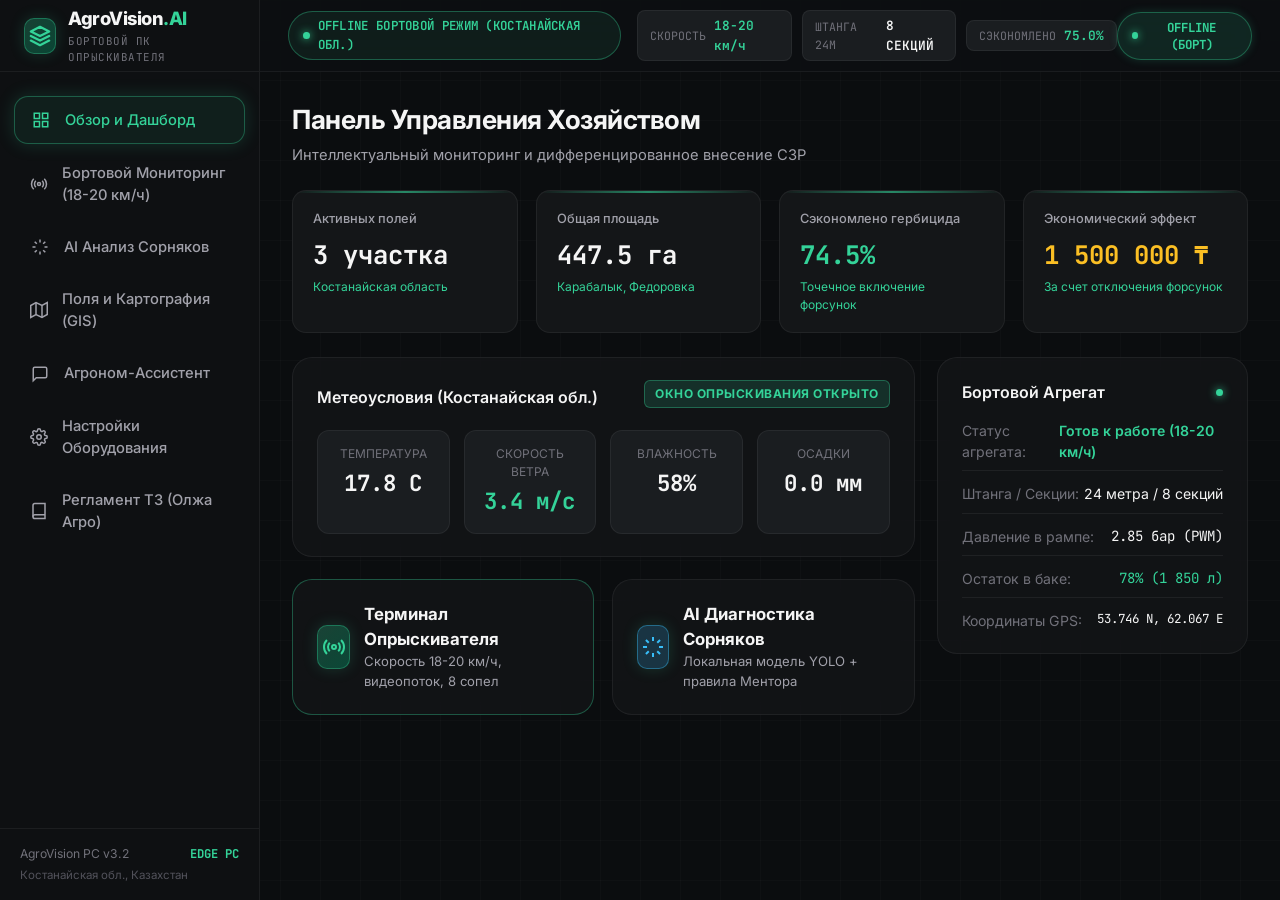
==== commit 301d7074: "Remove token system completely and make all features free" ====
--- a/web_app/index.html
+++ b/web_app/index.html
@@ -120,22 +120,6 @@
                     <span id="mode-toggle-text">OFFLINE (БОРТ)</span>
                 </button>
 
-                <div class="token-badge" id="btn-open-topup" title="Баланс токенов">
-                    <svg width="15" height="15" viewBox="0 0 24 24" fill="none" stroke="currentColor" stroke-width="2.5" color="#FBBF24">
-                        <circle cx="12" cy="12" r="9"/>
-                        <path d="M12 6v12M9 10h6"/>
-                    </svg>
-                    <span style="font-family: var(--font-mono); font-weight: 700;" id="header-tokens-val">100</span>
-                    <span style="color: var(--text-tertiary); font-size: 0.75rem;" data-i18n="tokens_label">токенов</span>
-                    <button class="token-btn" data-i18n="topup_btn">+</button>
-                </div>
-
-                <div class="lang-switcher">
-                    <button class="lang-btn active" data-lang="ru">RU</button>
-                    <button class="lang-btn" data-lang="en">EN</button>
-                    <button class="lang-btn" data-lang="kk">KK</button>
-                </div>
-            </div>
         </header>
 
         <section id="view-dashboard" class="content-viewport active">
@@ -364,7 +348,7 @@
 
                     <button id="btn-run-analysis" class="analysis-btn" data-i18n="an_analyze_btn">
                         <svg width="18" height="18" viewBox="0 0 24 24" fill="none" stroke="currentColor" stroke-width="2.5"><polygon points="5 3 19 12 5 21 5 3"/></svg>
-                        Запустить Локальный CV-Анализ (10 токенов)
+                        Запустить Локальный CV-Анализ
                     </button>
                 </div>
 
@@ -482,30 +466,6 @@
                 </div>
 
                 <div>
-                    <div class="glass-card" style="margin-bottom: 20px;">
-                        <div class="card-title">
-                            <span>Кошелек токенов ИИ</span>
-                            <span class="breakdown-badge" style="background: rgba(251, 191, 36, 0.15); color: #FBBF24; border: 1px solid #FBBF24;">3 500 ₸ / пакет</span>
-                        </div>
-                        <div style="font-size: 0.9rem; color: var(--text-secondary); margin-bottom: 14px;">
-                            Каждый анализ снимка расходует 10 токенов, агро-вопрос расходует 1 токен.
-                        </div>
-                        <button onclick="appState.openTopupModal()" class="btn-pill active" style="width: 100%; padding: 12px; font-weight: 700; text-align: center;">
-                            Пополнить баланс токенов
-                        </button>
-                    </div>
-
-                    <div class="glass-card">
-                        <div class="card-title">
-                            <span>Локальные CV Модели в системе</span>
-                        </div>
-                        <div style="font-size: 0.85rem; color: var(--text-secondary); line-height: 1.6;">
-                            * <strong>YOLOv8s CropAndWeed</strong> (NvMayMay) - активна (22.6 MB)<br/>
-                            * <strong>YOLO11n Broadleaf</strong> (Llama Farm) - активна (10.6 MB)<br/>
-                            * <strong>Режим инференса:</strong> Edge PyTorch / ONNX Runtime (Offline)<br/>
-                            * <strong>Средняя задержка кадра:</strong> 11.2 мс (до 60 FPS)
-                        </div>
-                    </div>
                 </div>
             </div>
         </section>
@@ -664,45 +624,6 @@
         </section>
 
     </main>
-
-    <div id="topup-modal" class="modal-backdrop">
-        <div class="modal-card">
-            <div style="display: flex; justify-content: space-between; align-items: center; margin-bottom: 16px;">
-                <h3 style="font-size: 1.25rem; font-weight: 700;">Пополнение баланса токенов</h3>
-                <button id="btn-close-topup" style="background: none; border: none; color: var(--text-tertiary); font-size: 1.5rem; cursor: pointer;">&times;</button>
-            </div>
-
-            <div id="topup-alert-msg" style="display: none; background: rgba(239, 68, 68, 0.15); border: 1px solid var(--red); color: #FCA5A5; padding: 10px; border-radius: 8px; font-size: 0.85rem; margin-bottom: 14px;"></div>
-
-            <p style="font-size: 0.88rem; color: var(--text-secondary); margin-bottom: 18px;">
-                Выберите пакет токенов для ИИ-диагностики посевов и консультаций с агрономом:
-            </p>
-
-            <div style="display: flex; flex-direction: column; gap: 10px; margin-bottom: 20px;">
-                <div class="topup-pack-card glass-card" data-amount="50" style="padding: 14px 18px; cursor: pointer; display: flex; justify-content: space-between; align-items: center;">
-                    <div>
-                        <div style="font-weight: 700;">+50 токенов</div>
-                        <div style="font-size: 0.78rem; color: var(--text-tertiary);">5 полных анализов поля</div>
-                    </div>
-                    <div style="font-weight: 700; color: var(--accent); font-family: var(--font-mono);">3 500 ₸</div>
-                </div>
-
-                <div class="topup-pack-card glass-card" data-amount="150" style="padding: 14px 18px; cursor: pointer; display: flex; justify-content: space-between; align-items: center; border-color: var(--border-accent);">
-                    <div>
-                        <div style="font-weight: 700;">+150 токенов (Популярный)</div>
-                        <div style="font-size: 0.78rem; color: var(--text-tertiary);">15 полных анализов поля</div>
-                    </div>
-                    <div style="font-weight: 700; color: var(--accent); font-family: var(--font-mono);">8 900 ₸</div>
-                </div>
-
-                <div class="topup-pack-card glass-card" data-amount="500" style="padding: 14px 18px; cursor: pointer; display: flex; justify-content: space-between; align-items: center;">
-                    <div>
-                        <div style="font-weight: 700;">+500 токенов (Профи Хозяйство)</div>
-                        <div style="font-size: 0.78rem; color: var(--text-tertiary);">50 анализов + неограниченный чат</div>
-                    </div>
-                    <div style="font-weight: 700; color: var(--accent); font-family: var(--font-mono);">24 500 ₸</div>
-                </div>
-            </div>
         </div>
     </div>
 
--- a/web_app/css/style.css
+++ b/web_app/css/style.css
@@ -306,34 +306,6 @@
 .lang-btn.active {
     background: var(--accent);
     color: #022C22;
-}
-
-.token-badge {
-    display: flex;
-    align-items: center;
-    gap: 8px;
-    background: var(--bg-surface-elevated);
-    border: 1px solid var(--border-light);
-    border-radius: 999px;
-    padding: 4px 14px;
-    font-size: 0.82rem;
-    cursor: pointer;
-    transition: var(--transition-smooth);
-}
-
-.token-badge:hover {
-    border-color: var(--accent);
-}
-
-.token-btn {
-    background: var(--accent-subtle);
-    color: var(--accent);
-    border: 1px solid var(--border-accent);
-    border-radius: 6px;
-    padding: 2px 7px;
-    font-size: 0.72rem;
-    font-weight: 600;
-    cursor: pointer;
 }
 
 .user-profile {
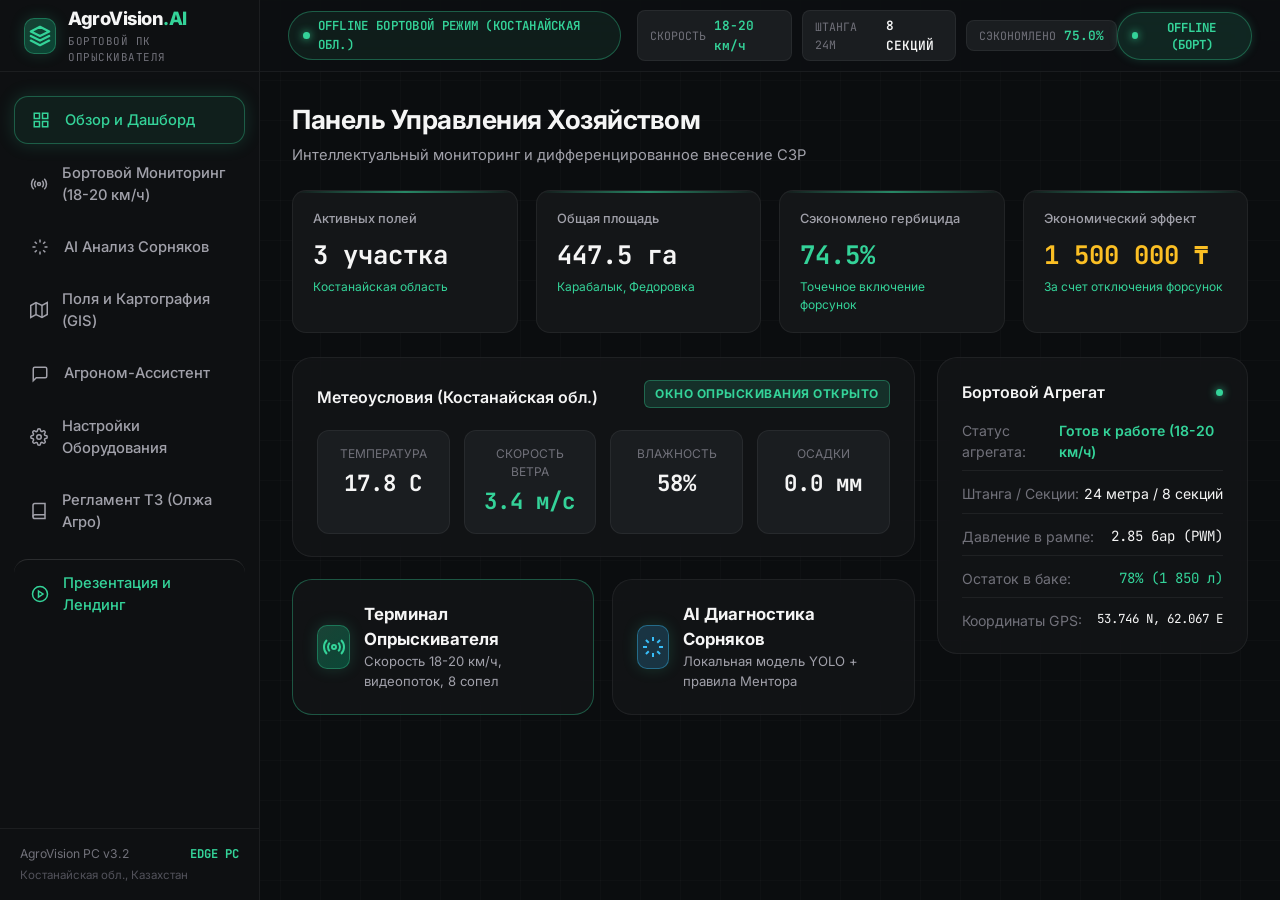
==== commit 80155ee4: "Update landing page for AgroVision AI project with all screenshots and assets" ====
--- a/web_app/index.html
+++ b/web_app/index.html
@@ -77,6 +77,13 @@
                     <svg width="18" height="18" viewBox="0 0 24 24" fill="none" stroke="currentColor" stroke-width="2"><path d="M4 19.5A2.5 2.5 0 0 1 6.5 17H20"/><path d="M6.5 2H20v20H6.5A2.5 2.5 0 0 1 4 19.5v-15A2.5 2.5 0 0 1 6.5 2z"/></svg>
                 </div>
                 <span data-i18n="nav_guidelines">Регламент ТЗ (Олжа Агро)</span>
+            </a>
+
+            <a href="/landing/" target="_blank" class="nav-item" style="border-top: 1px solid var(--border-light); margin-top: 8px; color: var(--accent);">
+                <div class="nav-icon">
+                    <svg width="18" height="18" viewBox="0 0 24 24" fill="none" stroke="currentColor" stroke-width="2"><circle cx="12" cy="12" r="10"/><polygon points="10 8 16 12 10 16 10 8"/></svg>
+                </div>
+                <span>Презентация и Лендинг</span>
             </a>
         </nav>
 
@@ -465,7 +472,31 @@
                     </form>
                 </div>
 
-                <div>
+                <div class="glass-card">
+                    <div class="card-title">
+                        <span>Облачная ИИ-Модель (Google Gemini AI)</span>
+                    </div>
+
+                    <form id="gemini-settings-form" style="display: flex; flex-direction: column; gap: 18px;">
+                        <div>
+                            <label style="display: block; font-size: 0.85rem; color: var(--text-secondary); margin-bottom: 6px;">Gemini API Key</label>
+                            <input type="text" id="gemini-api-key-input" placeholder="Ключ активирован в системе" class="chat-input" style="width: 100%; font-family: var(--font-mono); font-size: 0.8rem;" />
+                            <span style="font-size: 0.75rem; color: var(--text-tertiary); margin-top: 4px; display: block;">Ключ для онлайн-консультаций агронома через облако</span>
+                        </div>
+
+                        <div>
+                            <label style="display: block; font-size: 0.85rem; color: var(--text-secondary); margin-bottom: 6px;">Модель нейросети</label>
+                            <input type="text" id="gemini-model-input" value="gemini-3.1-flash-lite" class="chat-input" style="width: 100%; font-family: var(--font-mono); font-size: 0.85rem;" />
+                            <span style="font-size: 0.75rem; color: var(--accent); margin-top: 4px; display: block;">Установлена скоростная модель: gemini-3.1-flash-lite</span>
+                        </div>
+
+                        <div style="background: var(--bg-surface-elevated); padding: 12px; border-radius: var(--radius-sm); border: 1px solid var(--border-light);">
+                            <div style="font-size: 0.82rem; font-weight: 600; color: var(--text-primary); margin-bottom: 4px;">Статус облачной синхронизации</div>
+                            <div style="font-size: 0.78rem; color: var(--text-secondary);">В режиме ONLINE запросы в чате обрабатываются через Gemini AI с интеграцией регламентов Олжа Агро. В режиме OFFLINE система работает автономно.</div>
+                        </div>
+
+                        <button type="submit" class="analysis-btn" style="margin-top: 8px;">Сохранить параметры Gemini AI</button>
+                    </form>
                 </div>
             </div>
         </section>
